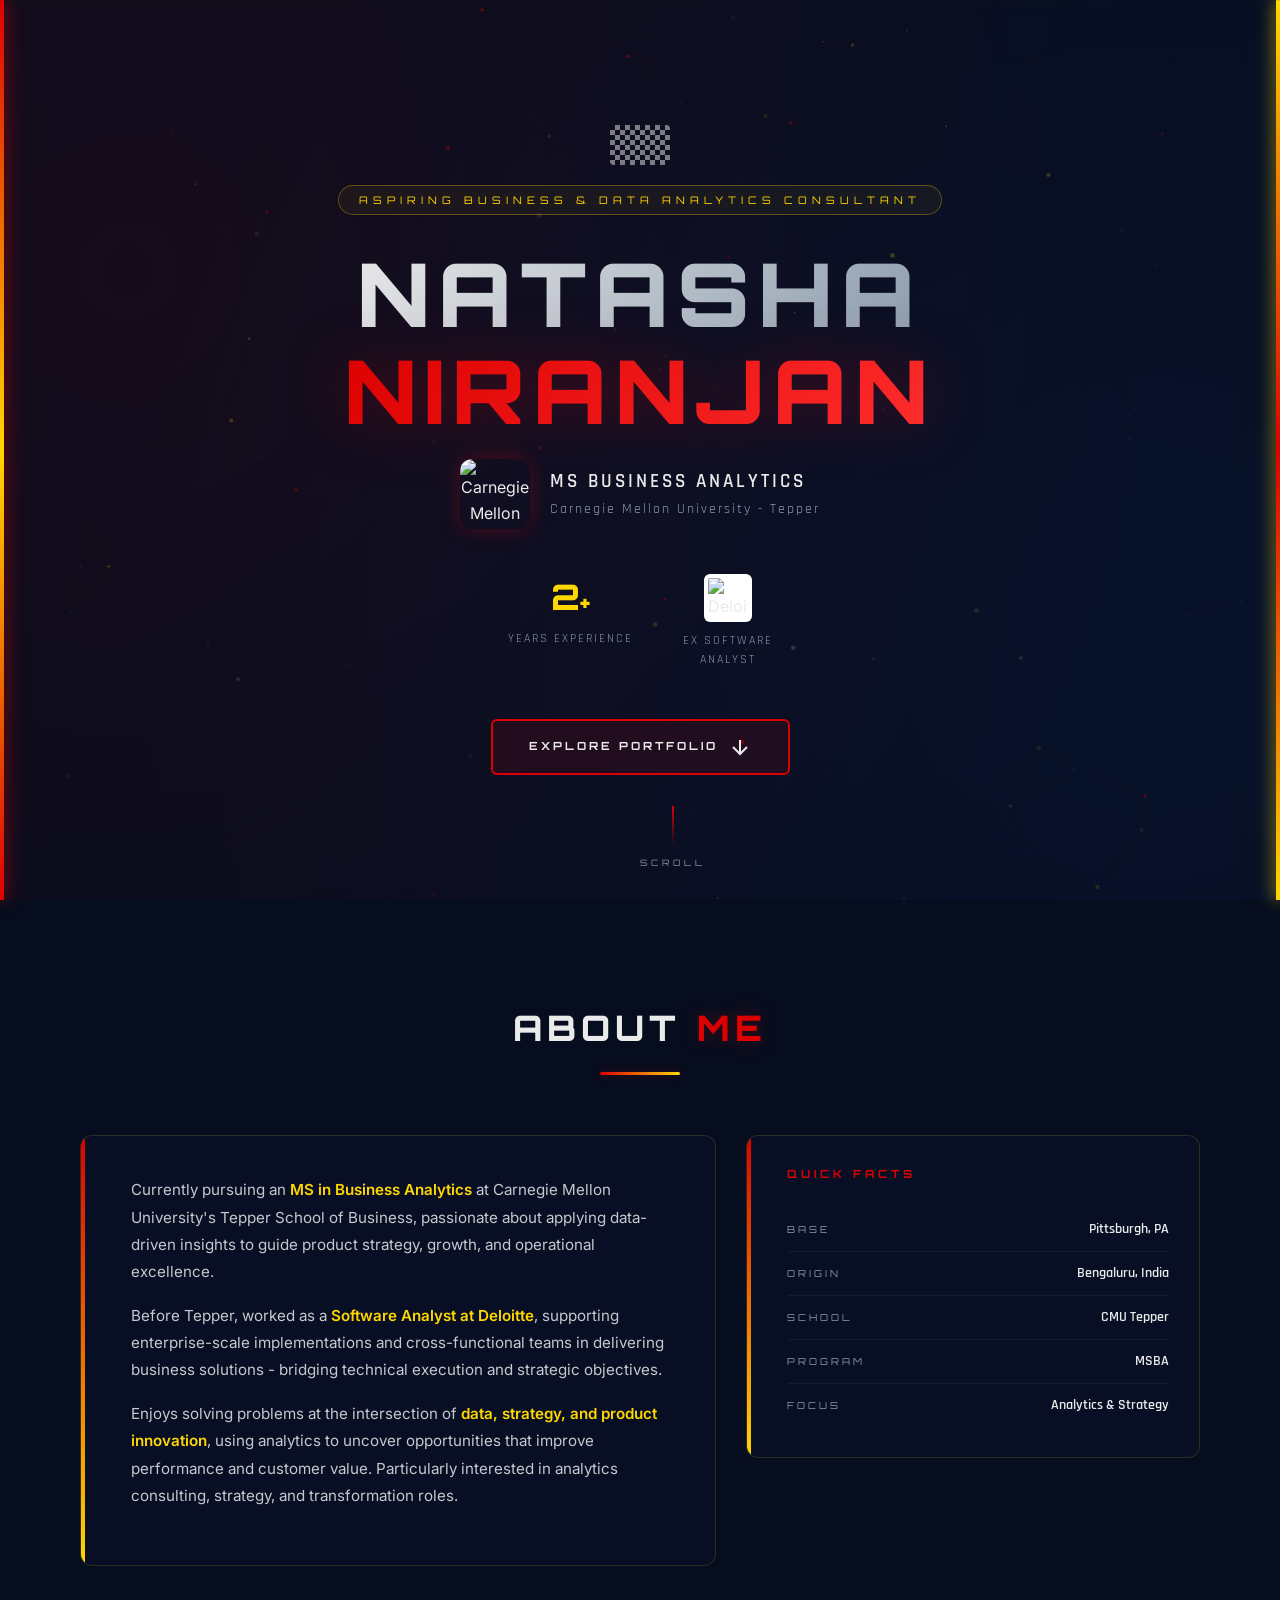
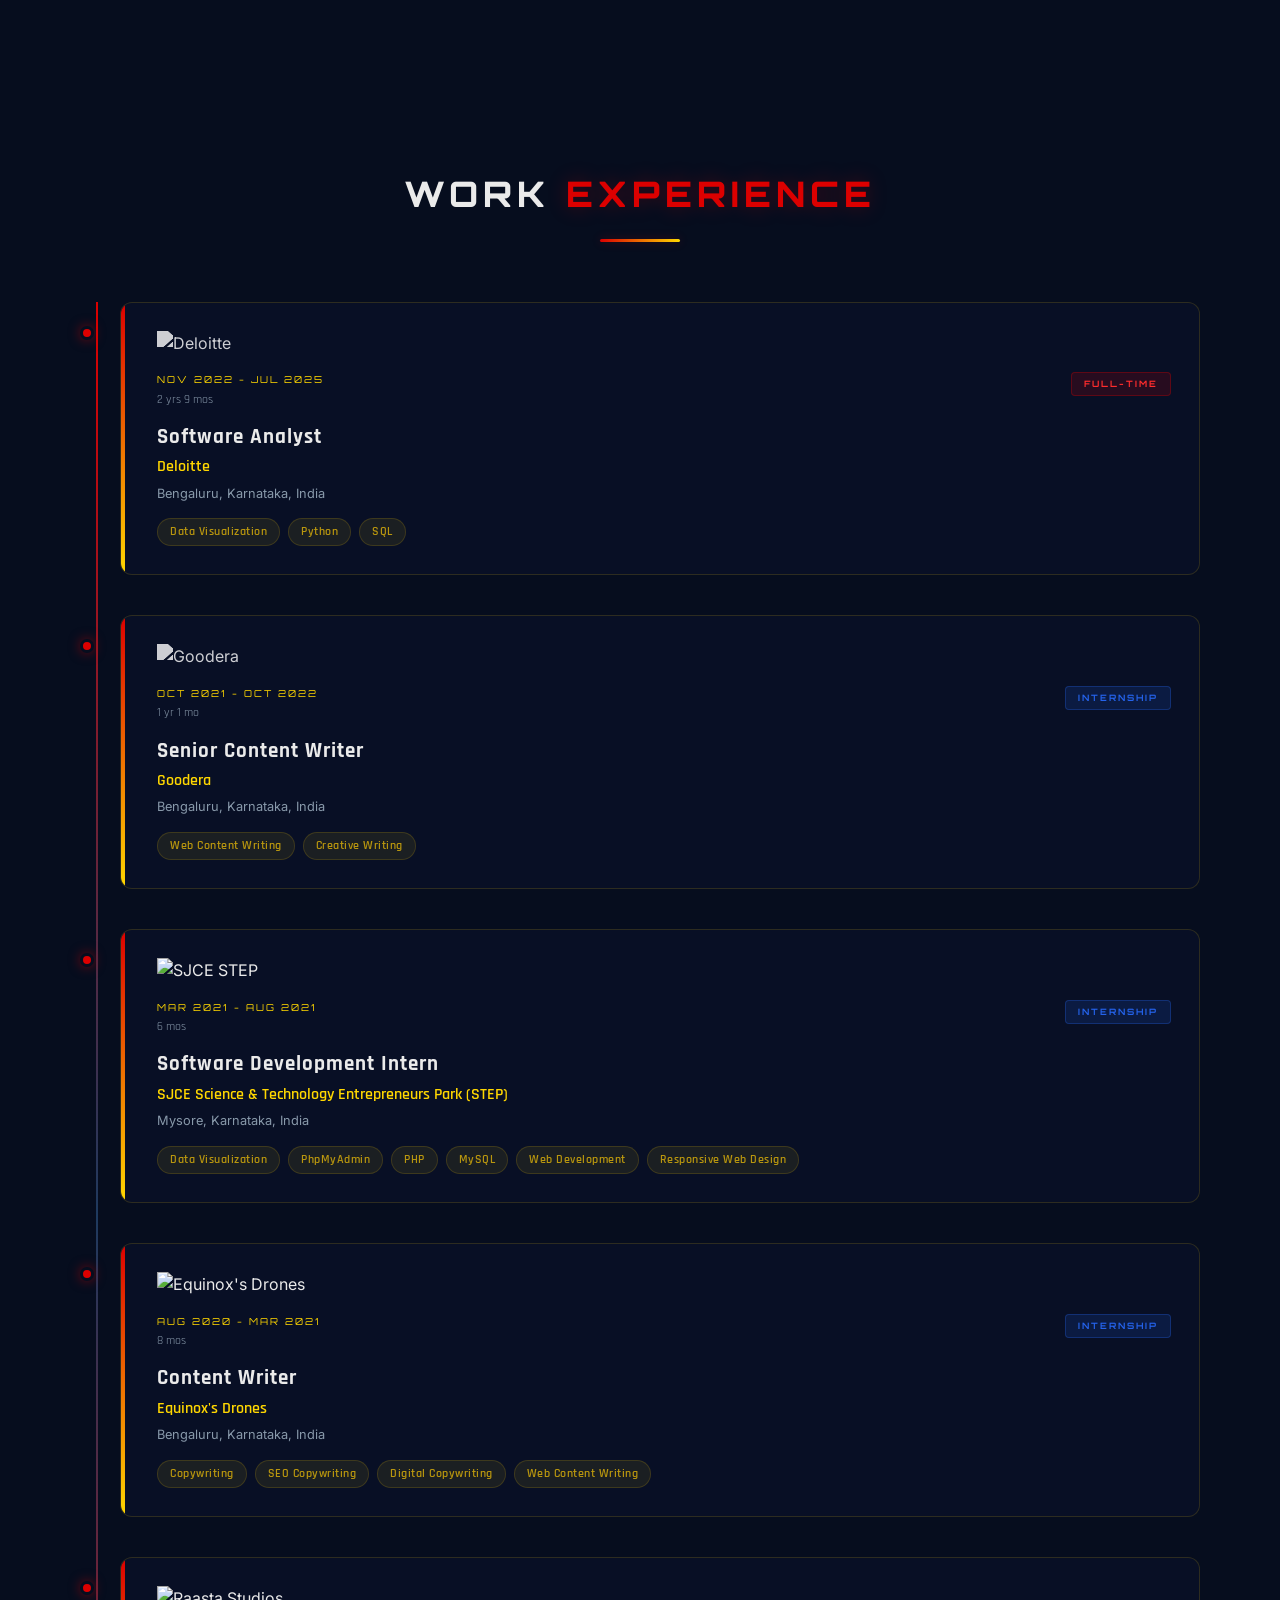
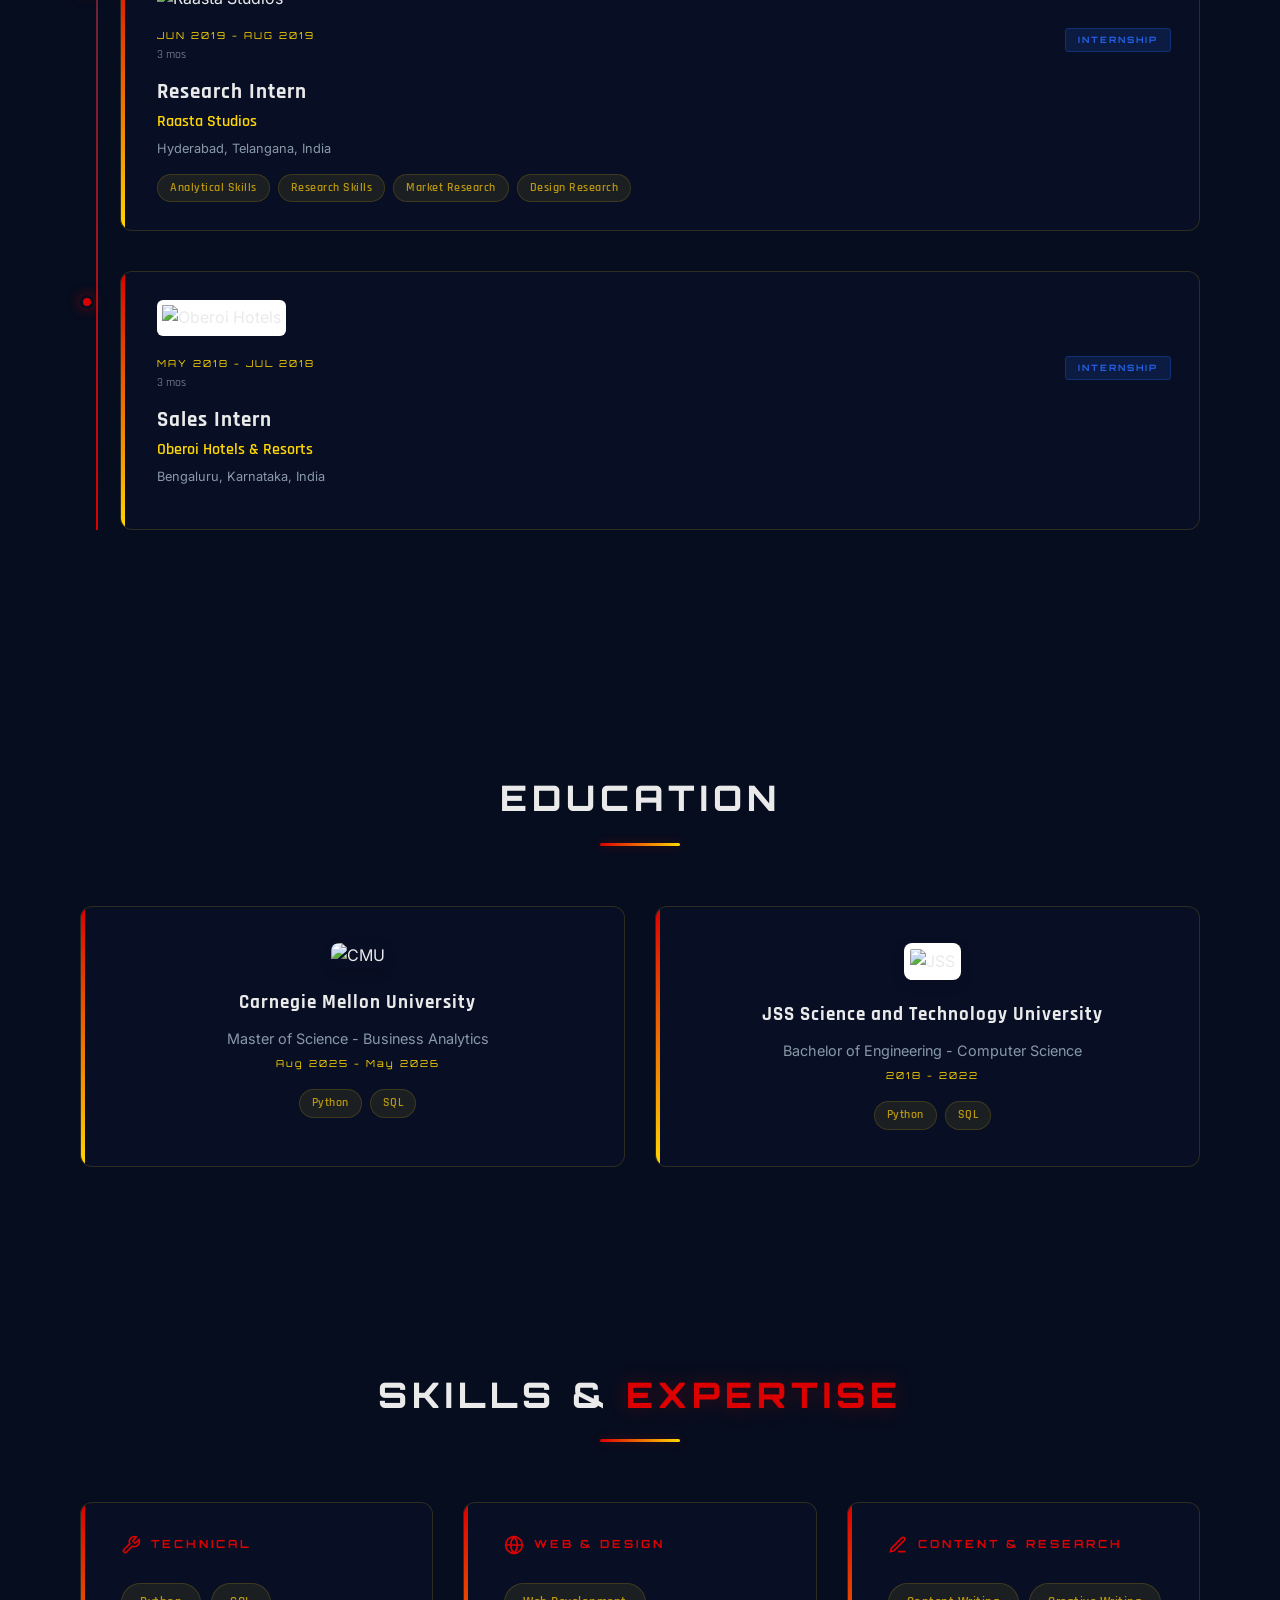
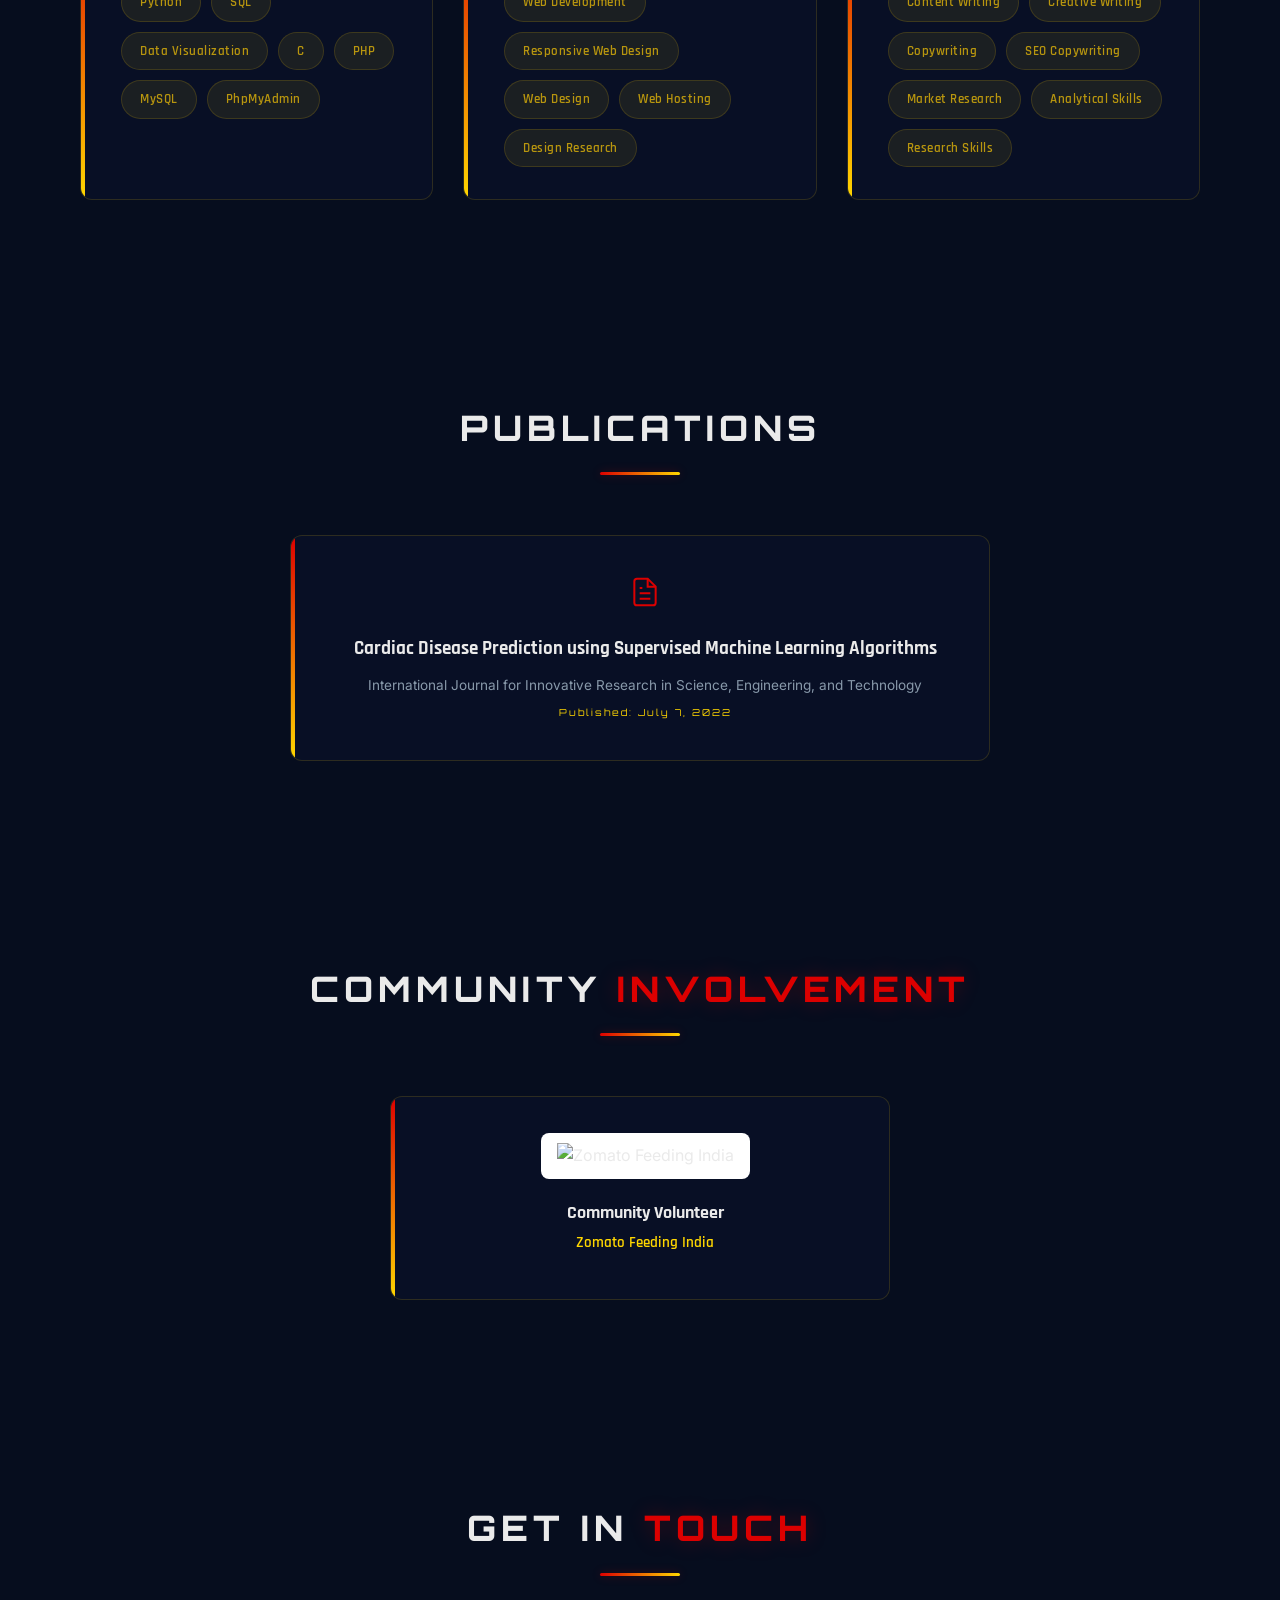
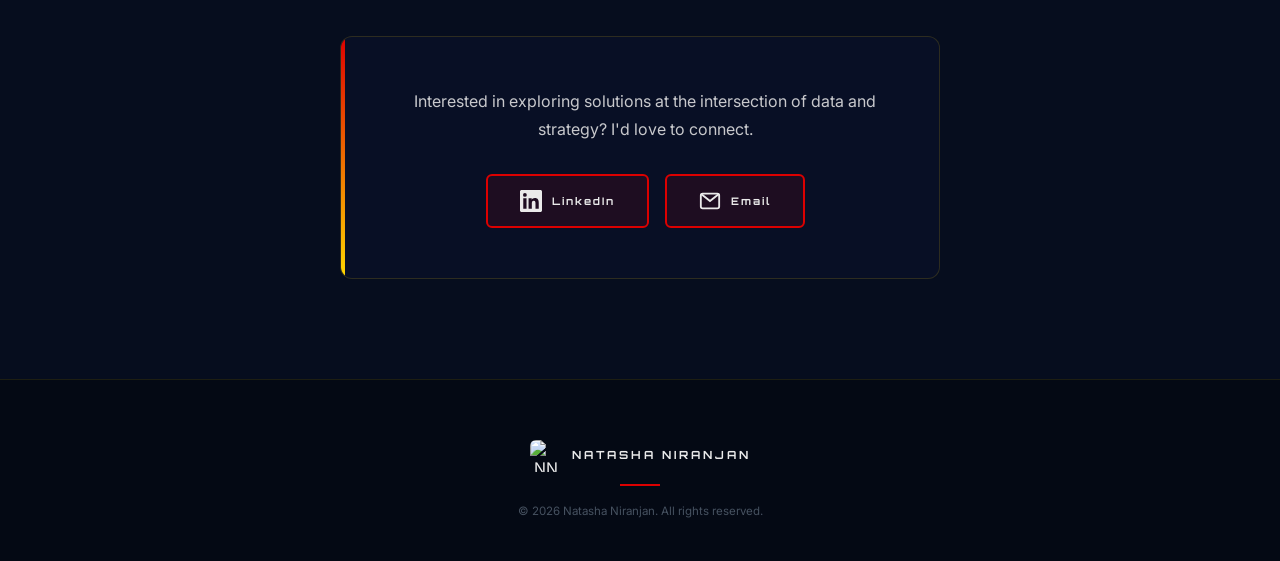
==== index.html @ c5e40c73 "Add files via upload" ====
<!DOCTYPE html>
<html lang="en">

<head>
    <meta charset="UTF-8">
    <meta name="viewport" content="width=device-width, initial-scale=1.0">
    <title>Natasha Niranjan | Portfolio</title>
    <meta name="description"
        content="Portfolio of Natasha Niranjan - MS Business Analytics at Carnegie Mellon (Tepper), former Deloitte Software Analyst. Data-driven strategy, analytics, and product growth.">
    <link rel="preconnect" href="https://fonts.googleapis.com">
    <link rel="preconnect" href="https://fonts.gstatic.com" crossorigin>
    <link
        href="https://fonts.googleapis.com/css2?family=Orbitron:wght@400;500;600;700;800;900&family=Rajdhani:wght@300;400;500;600;700&family=Inter:wght@300;400;500;600;700&display=swap"
        rel="stylesheet">
    <link rel="stylesheet" href="styles.css">
</head>

<body>
    <!-- Racing stripe overlays -->
    <div class="racing-stripe stripe-left"></div>
    <div class="racing-stripe stripe-right"></div>

    <!-- Particle canvas -->
    <canvas id="particleCanvas"></canvas>



    <!-- Navigation -->
    <nav id="navbar">
        <div class="nav-inner">
            <a href="#hero" class="nav-logo">
                <img src="assets/nn-logo-n-logo_745848-215.jpg copy.jpg" alt="NN" class="nav-logo-img">
                <span class="logo-name">NATASHA NIRANJAN</span>
            </a>
            <ul class="nav-links">
                <li><a href="#about">About</a></li>
                <li><a href="#experience">Experience</a></li>
                <li><a href="#education">Education</a></li>
                <li><a href="#skills">Skills</a></li>
                <li><a href="#publications">Publications</a></li>
                <li><a href="#contact">Contact</a></li>
            </ul>
            <button class="nav-toggle" id="navToggle" aria-label="Toggle navigation">
                <span></span><span></span><span></span>
            </button>
        </div>
        <div class="telemetry-bar">

            <div class="telemetry-item">
                <span class="telemetry-label">STATUS</span>
                <span class="telemetry-value drs-active">OPEN TO WORK</span>
            </div>
            <div class="telemetry-item">
                <span class="telemetry-label">SCROLL</span>
                <span class="telemetry-value" id="scrollSpeed">0</span>
            </div>
            <div class="telemetry-item">
                <span class="telemetry-label">FOCUS</span>
                <span class="telemetry-value" id="currentLap">ANALYTICS</span>
            </div>
        </div>
    </nav>

    <!-- Mobile nav overlay -->
    <div class="mobile-nav-overlay" id="mobileNav">
        <ul class="mobile-nav-links">
            <li><a href="#about">About</a></li>
            <li><a href="#experience">Experience</a></li>
            <li><a href="#education">Education</a></li>
            <li><a href="#skills">Skills</a></li>
            <li><a href="#publications">Publications</a></li>
            <li><a href="#contact">Contact</a></li>
        </ul>
    </div>

    <!-- Hero Section -->
    <section id="hero">
        <div class="hero-content">
            <div class="hero-flag">
                <div class="checkered-flag"></div>
            </div>
            <div class="hero-team-badge">ASPIRING BUSINESS & DATA ANALYTICS CONSULTANT</div>
            <h1 class="hero-name">
                <span class="hero-first">NATASHA</span>
                <span class="hero-last">NIRANJAN</span>
            </h1>
            <div class="hero-title-wrapper">
                <img src="assets/cmu-logo.png" alt="Carnegie Mellon University" class="hero-cmu-logo">
                <div class="hero-title-text">
                    <p class="hero-role">MS Business Analytics</p>
                    <p class="hero-school">Carnegie Mellon University - Tepper</p>
                </div>
            </div>
            <div class="hero-stats">
                <div class="stat-box">
                    <span class="stat-num" data-target="2">0</span><span class="stat-suffix">+</span>
                    <span class="stat-label">Years Experience</span>
                </div>
                <div class="stat-box stat-logo-box"
                    style="display: flex; flex-direction: column; align-items: center; justify-content: flex-end; padding-top: 5px;">
                    <img src="assets/DeloitteNewLogo.png" alt="Deloitte" class="stat-logo no-invert"
                        style="height: 48px; width: 48px; object-fit: contain; margin-bottom: 5px; background: #ffffff; padding: 4px; border-radius: 6px;">
                    <span class="stat-label">Ex Software<br>Analyst</span>
                </div>
            </div>
            <a href="#about" class="hero-cta" id="heroCta">
                <span>EXPLORE PORTFOLIO</span>
                <svg width="24" height="24" viewBox="0 0 24 24" fill="none" stroke="currentColor" stroke-width="2">
                    <path d="M12 5v14M5 12l7 7 7-7" />
                </svg>
            </a>
        </div>
        <div class="hero-scroll-indicator">
            <div class="scroll-line"></div>
            <span>SCROLL</span>
        </div>
    </section>

    <!-- About Section -->
    <section id="about" class="section">
        <div class="section-header">
            <h2 class="section-title">ABOUT <span class="accent">ME</span></h2>
            <div class="section-line"></div>
        </div>
        <div class="about-grid">
            <div class="about-card glass-card">
                <div class="card-accent"></div>
                <p>Currently pursuing an <strong>MS in Business Analytics</strong> at Carnegie Mellon University's
                    Tepper School of Business, passionate about applying data-driven insights to guide product strategy,
                    growth, and operational excellence.</p>
                <p>Before Tepper, worked as a <strong>Software Analyst at Deloitte</strong>, supporting enterprise-scale
                    implementations and cross-functional teams in delivering business solutions - bridging technical
                    execution and strategic objectives.</p>
                <p>Enjoys solving problems at the intersection of <strong>data, strategy, and product
                        innovation</strong>, using analytics to uncover opportunities that improve performance and
                    customer value. Particularly interested in analytics consulting, strategy, and transformation roles.
                </p>
            </div>
            <div class="about-telemetry">
                <div class="telemetry-card glass-card">
                    <div class="card-accent"></div>
                    <h3>QUICK FACTS</h3>
                    <div class="data-row">
                        <span class="data-key">BASE</span>
                        <span class="data-val">Pittsburgh, PA</span>
                    </div>
                    <div class="data-row">
                        <span class="data-key">ORIGIN</span>
                        <span class="data-val">Bengaluru, India</span>
                    </div>
                    <div class="data-row">
                        <span class="data-key">SCHOOL</span>
                        <span class="data-val">CMU Tepper</span>
                    </div>
                    <div class="data-row">
                        <span class="data-key">PROGRAM</span>
                        <span class="data-val">MSBA</span>
                    </div>
                    <div class="data-row">
                        <span class="data-key">FOCUS</span>
                        <span class="data-val">Analytics & Strategy</span>
                    </div>

                </div>
            </div>
        </div>
    </section>

    <!-- Experience Section -->
    <section id="experience" class="section">
        <div class="section-header">
            <h2 class="section-title">WORK <span class="accent">EXPERIENCE</span></h2>
            <div class="section-line"></div>
        </div>
        <div class="timeline">
            <!-- Deloitte -->
            <div class="timeline-item" data-aos="fade-right">
                <div class="timeline-marker">
                    <div class="marker-dot"></div>
                    <div class="marker-line"></div>
                </div>
                <div class="timeline-card glass-card">
                    <div class="card-accent"></div>
                    <img src="assets/DeloitteNewLogo.png" alt="Deloitte" class="timeline-logo">
                    <div class="timeline-header">
                        <div class="timeline-meta">
                            <span class="timeline-date">NOV 2022 - JUL 2025</span>
                            <span class="timeline-duration">2 yrs 9 mos</span>
                        </div>
                        <span class="timeline-type full-time">FULL-TIME</span>
                    </div>
                    <h3 class="timeline-role">Software Analyst</h3>
                    <h4 class="timeline-company">Deloitte</h4>
                    <p class="timeline-location">Bengaluru, Karnataka, India</p>
                    <div class="timeline-skills">
                        <span class="skill-chip">Data Visualization</span>
                        <span class="skill-chip">Python</span>
                        <span class="skill-chip">SQL</span>
                    </div>
                </div>
            </div>
            <!-- Goodera -->
            <div class="timeline-item" data-aos="fade-left">
                <div class="timeline-marker">
                    <div class="marker-dot"></div>
                    <div class="marker-line"></div>
                </div>
                <div class="timeline-card glass-card">
                    <div class="card-accent"></div>
                    <img src="assets/goodera-logo-1024x280.png" alt="Goodera" class="timeline-logo">
                    <div class="timeline-header">
                        <div class="timeline-meta">
                            <span class="timeline-date">OCT 2021 - OCT 2022</span>
                            <span class="timeline-duration">1 yr 1 mo</span>
                        </div>
                        <span class="timeline-type internship">INTERNSHIP</span>
                    </div>
                    <h3 class="timeline-role">Senior Content Writer</h3>
                    <h4 class="timeline-company">Goodera</h4>
                    <p class="timeline-location">Bengaluru, Karnataka, India</p>
                    <div class="timeline-skills">
                        <span class="skill-chip">Web Content Writing</span>
                        <span class="skill-chip">Creative Writing</span>
                    </div>
                </div>
            </div>
            <!-- SJCE STEP -->
            <div class="timeline-item" data-aos="fade-right">
                <div class="timeline-marker">
                    <div class="marker-dot"></div>
                    <div class="marker-line"></div>
                </div>
                <div class="timeline-card glass-card">
                    <div class="card-accent"></div>
                    <img src="assets/sjce-step-logo.png" alt="SJCE STEP" class="timeline-logo no-invert">
                    <div class="timeline-header">
                        <div class="timeline-meta">
                            <span class="timeline-date">MAR 2021 - AUG 2021</span>
                            <span class="timeline-duration">6 mos</span>
                        </div>
                        <span class="timeline-type internship">INTERNSHIP</span>
                    </div>
                    <h3 class="timeline-role">Software Development Intern</h3>
                    <h4 class="timeline-company">SJCE Science & Technology Entrepreneurs Park (STEP)</h4>
                    <p class="timeline-location">Mysore, Karnataka, India</p>
                    <div class="timeline-skills">
                        <span class="skill-chip">Data Visualization</span>
                        <span class="skill-chip">PhpMyAdmin</span>
                        <span class="skill-chip">PHP</span>
                        <span class="skill-chip">MySQL</span>
                        <span class="skill-chip">Web Development</span>
                        <span class="skill-chip">Responsive Web Design</span>
                    </div>
                </div>
            </div>
            <!-- Equinox Drones -->
            <div class="timeline-item" data-aos="fade-left">
                <div class="timeline-marker">
                    <div class="marker-dot"></div>
                    <div class="marker-line"></div>
                </div>
                <div class="timeline-card glass-card">
                    <div class="card-accent"></div>
                    <img src="assets/eqd-logo_trasperncy.png" alt="Equinox's Drones" class="timeline-logo no-invert">
                    <div class="timeline-header">
                        <div class="timeline-meta">
                            <span class="timeline-date">AUG 2020 - MAR 2021</span>
                            <span class="timeline-duration">8 mos</span>
                        </div>
                        <span class="timeline-type internship">INTERNSHIP</span>
                    </div>
                    <h3 class="timeline-role">Content Writer</h3>
                    <h4 class="timeline-company">Equinox's Drones</h4>
                    <p class="timeline-location">Bengaluru, Karnataka, India</p>
                    <div class="timeline-skills">
                        <span class="skill-chip">Copywriting</span>
                        <span class="skill-chip">SEO Copywriting</span>
                        <span class="skill-chip">Digital Copywriting</span>
                        <span class="skill-chip">Web Content Writing</span>
                    </div>
                </div>
            </div>
            <!-- Raasta Studios -->
            <div class="timeline-item" data-aos="fade-right">
                <div class="timeline-marker">
                    <div class="marker-dot"></div>
                    <div class="marker-line"></div>
                </div>
                <div class="timeline-card glass-card">
                    <div class="card-accent"></div>
                    <img src="assets/Raasta.png" alt="Raasta Studios" class="timeline-logo no-invert">
                    <div class="timeline-header">
                        <div class="timeline-meta">
                            <span class="timeline-date">JUN 2019 - AUG 2019</span>
                            <span class="timeline-duration">3 mos</span>
                        </div>
                        <span class="timeline-type internship">INTERNSHIP</span>
                    </div>
                    <h3 class="timeline-role">Research Intern</h3>
                    <h4 class="timeline-company">Raasta Studios</h4>
                    <p class="timeline-location">Hyderabad, Telangana, India</p>
                    <div class="timeline-skills">
                        <span class="skill-chip">Analytical Skills</span>
                        <span class="skill-chip">Research Skills</span>
                        <span class="skill-chip">Market Research</span>
                        <span class="skill-chip">Design Research</span>
                    </div>
                </div>
            </div>
            <!-- Oberoi -->
            <div class="timeline-item" data-aos="fade-left">
                <div class="timeline-marker">
                    <div class="marker-dot"></div>
                    <div class="marker-line"></div>
                </div>
                <div class="timeline-card glass-card">
                    <div class="card-accent"></div>
                    <img src="assets/Oberoi.png" alt="Oberoi Hotels" class="timeline-logo no-invert">
                    <div class="timeline-header">
                        <div class="timeline-meta">
                            <span class="timeline-date">MAY 2018 - JUL 2018</span>
                            <span class="timeline-duration">3 mos</span>
                        </div>
                        <span class="timeline-type internship">INTERNSHIP</span>
                    </div>
                    <h3 class="timeline-role">Sales Intern</h3>
                    <h4 class="timeline-company">Oberoi Hotels & Resorts</h4>
                    <p class="timeline-location">Bengaluru, Karnataka, India</p>
                </div>
            </div>
        </div>
    </section>

    <!-- Education Section -->
    <section id="education" class="section">
        <div class="section-header">
            <h2 class="section-title">EDUCATION</h2>
            <div class="section-line"></div>
        </div>
        <div class="education-grid">
            <div class="edu-card glass-card" data-aos="zoom-in">
                <div class="card-accent"></div>
                <img src="assets/cmu-logo.png" alt="CMU" class="edu-logo">
                <h3 class="edu-school">Carnegie Mellon University</h3>
                <p class="edu-degree">Master of Science - Business Analytics</p>
                <p class="edu-date">Aug 2025 - May 2026</p>
                <div class="edu-skills">
                    <span class="skill-chip">Python</span>
                    <span class="skill-chip">SQL</span>
                </div>
            </div>
            <div class="edu-card glass-card" data-aos="zoom-in">
                <div class="card-accent"></div>
                <img src="assets/jssstulogo-5efb17fd00198eb9afb13278fed5e1f5.png" alt="JSS"
                    class="edu-logo logo-contain">
                <h3 class="edu-school">JSS Science and Technology University</h3>
                <p class="edu-degree">Bachelor of Engineering - Computer Science</p>
                <p class="edu-date">2018 - 2022</p>
                <div class="edu-skills">
                    <span class="skill-chip">Python</span>
                    <span class="skill-chip">SQL</span>
                </div>
            </div>
        </div>
    </section>

    <!-- Skills Section -->
    <section id="skills" class="section">
        <div class="section-header">
            <h2 class="section-title">SKILLS & <span class="accent">EXPERTISE</span></h2>
            <div class="section-line"></div>
        </div>
        <div class="skills-grid">
            <div class="skill-category glass-card" data-aos="fade-up">
                <div class="card-accent"></div>
                <h3 class="skill-cat-title">
                    <svg width="20" height="20" viewBox="0 0 24 24" fill="none" stroke="currentColor" stroke-width="2">
                        <path
                            d="M14.7 6.3a1 1 0 0 0 0 1.4l1.6 1.6a1 1 0 0 0 1.4 0l3.77-3.77a6 6 0 0 1-7.94 7.94l-6.91 6.91a2.12 2.12 0 0 1-3-3l6.91-6.91a6 6 0 0 1 7.94-7.94l-3.76 3.76z" />
                    </svg>
                    Technical
                </h3>
                <div class="skill-chips-list">
                    <span class="skill-chip">Python</span>
                    <span class="skill-chip">SQL</span>
                    <span class="skill-chip">Data Visualization</span>
                    <span class="skill-chip">C</span>
                    <span class="skill-chip">PHP</span>
                    <span class="skill-chip">MySQL</span>
                    <span class="skill-chip">PhpMyAdmin</span>
                </div>
            </div>
            <div class="skill-category glass-card" data-aos="fade-up" data-aos-delay="100">
                <div class="card-accent"></div>
                <h3 class="skill-cat-title">
                    <svg width="20" height="20" viewBox="0 0 24 24" fill="none" stroke="currentColor" stroke-width="2">
                        <circle cx="12" cy="12" r="10" />
                        <path
                            d="M2 12h20M12 2a15.3 15.3 0 0 1 4 10 15.3 15.3 0 0 1-4 10 15.3 15.3 0 0 1-4-10 15.3 15.3 0 0 1 4-10z" />
                    </svg>
                    Web & Design
                </h3>
                <div class="skill-chips-list">
                    <span class="skill-chip">Web Development</span>
                    <span class="skill-chip">Responsive Web Design</span>
                    <span class="skill-chip">Web Design</span>
                    <span class="skill-chip">Web Hosting</span>
                    <span class="skill-chip">Design Research</span>
                </div>
            </div>
            <div class="skill-category glass-card" data-aos="fade-up" data-aos-delay="200">
                <div class="card-accent"></div>
                <h3 class="skill-cat-title">
                    <svg width="20" height="20" viewBox="0 0 24 24" fill="none" stroke="currentColor" stroke-width="2">
                        <path d="M12 20h9M16.5 3.5a2.121 2.121 0 0 1 3 3L7 19l-4 1 1-4L16.5 3.5z" />
                    </svg>
                    Content & Research
                </h3>
                <div class="skill-chips-list">
                    <span class="skill-chip">Content Writing</span>
                    <span class="skill-chip">Creative Writing</span>
                    <span class="skill-chip">Copywriting</span>
                    <span class="skill-chip">SEO Copywriting</span>
                    <span class="skill-chip">Market Research</span>
                    <span class="skill-chip">Analytical Skills</span>
                    <span class="skill-chip">Research Skills</span>
                </div>
            </div>
        </div>
    </section>

    <!-- Publications Section -->
    <section id="publications" class="section">
        <div class="section-header">
            <h2 class="section-title">PUBLICATIONS</h2>
            <div class="section-line"></div>
        </div>
        <div class="pub-grid">
            <div class="pub-card glass-card" data-aos="flip-up">
                <div class="card-accent"></div>
                <div class="pub-icon">
                    <svg width="32" height="32" viewBox="0 0 24 24" fill="none" stroke="currentColor"
                        stroke-width="1.5">
                        <path d="M14 2H6a2 2 0 0 0-2 2v16a2 2 0 0 0 2 2h12a2 2 0 0 0 2-2V8z" />
                        <polyline points="14 2 14 8 20 8" />
                        <line x1="16" y1="13" x2="8" y2="13" />
                        <line x1="16" y1="17" x2="8" y2="17" />
                        <polyline points="10 9 9 9 8 9" />
                    </svg>
                </div>
                <h3 class="pub-title">Cardiac Disease Prediction using Supervised Machine Learning Algorithms</h3>
                <p class="pub-journal">International Journal for Innovative Research in Science, Engineering, and
                    Technology</p>
                <p class="pub-date">Published: July 7, 2022</p>
            </div>
        </div>
    </section>

    <!-- Volunteering Section -->
    <section id="volunteering" class="section" data-sector="S5b">
        <div class="section-header">
            <h2 class="section-title">COMMUNITY <span class="accent">INVOLVEMENT</span></h2>
            <div class="section-line"></div>
        </div>
        <div class="volunteer-card glass-card" data-aos="fade-up">
            <div class="card-accent"></div>
            <img src="assets/Zomato_FI_new.png" alt="Zomato Feeding India" class="volunteer-logo no-invert">
            <h3>Community Volunteer</h3>
            <h4>Zomato Feeding India</h4>

        </div>
    </section>

    <!-- Contact Section -->
    <section id="contact" class="section">
        <div class="section-header">
            <h2 class="section-title">GET IN <span class="accent">TOUCH</span></h2>
            <div class="section-line"></div>
        </div>
        <div class="contact-content">
            <div class="contact-card glass-card" data-aos="zoom-in">
                <div class="card-accent"></div>
                <p class="contact-intro">Interested in exploring solutions at the intersection of data and strategy? I'd
                    love to connect.
                </p>
                <div class="contact-links">
                    <a href="https://www.linkedin.com/in/natasha-niranjan" target="_blank" rel="noopener"
                        class="contact-btn">
                        <svg width="22" height="22" viewBox="0 0 24 24" fill="currentColor">
                            <path
                                d="M20.447 20.452h-3.554v-5.569c0-1.328-.027-3.037-1.852-3.037-1.853 0-2.136 1.445-2.136 2.939v5.667H9.351V9h3.414v1.561h.046c.477-.9 1.637-1.85 3.37-1.85 3.601 0 4.267 2.37 4.267 5.455v6.286zM5.337 7.433a2.062 2.062 0 01-2.063-2.065 2.064 2.064 0 112.063 2.065zm1.782 13.019H3.555V9h3.564v11.452zM22.225 0H1.771C.792 0 0 .774 0 1.729v20.542C0 23.227.792 24 1.771 24h20.451C23.2 24 24 23.227 24 22.271V1.729C24 .774 23.2 0 22.222 0h.003z" />
                        </svg>
                        <span>LinkedIn</span>
                    </a>
                    <a href="mailto:natasha.niranjan33@gmail.com" class="contact-btn">
                        <svg width="22" height="22" viewBox="0 0 24 24" fill="none" stroke="currentColor"
                            stroke-width="2">
                            <rect x="2" y="4" width="20" height="16" rx="2" />
                            <path d="M22 4l-10 8L2 4" />
                        </svg>
                        <span>Email</span>
                    </a>
                </div>
            </div>
        </div>
    </section>

    <!-- Footer -->
    <footer>
        <div class="footer-inner">
            <div class="footer-logo">
                <img src="assets/nn-logo-n-logo_745848-215.jpg copy.jpg" alt="NN" class="footer-logo-img">
                <span class="logo-name">NATASHA NIRANJAN</span>
            </div>

            <div class="footer-line"></div>
            <p class="footer-copy">&copy; 2026 Natasha Niranjan. All rights reserved.</p>
        </div>
    </footer>

    <script src="script.js"></script>
</body>

</html>
---- styles.css ----
/* ============================================
   F1 RED BULL RACING THEMED PORTFOLIO
   Color Palette: 
     --rb-navy: #0a1128 (deep night blue)
     --rb-blue: #1e3a5f (Red Bull blue)
     --rb-red:  #dc0000 (racing red)
     --rb-yellow: #ffd700 (Oracle/Sun yellow)
     --rb-white: #f0f0f0
   ============================================ */

:root {
    --rb-navy: #060d1e;
    --rb-dark: #0a1128;
    --rb-blue: #1e3a5f;
    --rb-blue-bright: #2563eb;
    --rb-red: #dc0000;
    --rb-red-glow: #ff2d2d;
    --rb-yellow: #ffd700;
    --rb-yellow-dim: #b8960f;
    --rb-white: #eaeaea;
    --rb-gray: #8899aa;
    --rb-glass: rgba(10, 17, 40, 0.75);
    --rb-glass-border: rgba(255, 215, 0, 0.15);
    --font-display: 'Orbitron', sans-serif;
    --font-heading: 'Rajdhani', sans-serif;
    --font-body: 'Inter', sans-serif;
    --transition-fast: 0.2s ease;
    --transition-med: 0.4s cubic-bezier(0.25, 0.46, 0.45, 0.94);
    --transition-slow: 0.8s cubic-bezier(0.25, 0.46, 0.45, 0.94);
}

/* Reset */
*,
*::before,
*::after {
    margin: 0;
    padding: 0;
    box-sizing: border-box;
}

html {
    scroll-behavior: smooth;
    scrollbar-width: thin;
    scrollbar-color: var(--rb-red) var(--rb-navy);
}

html::-webkit-scrollbar {
    width: 6px;
}

html::-webkit-scrollbar-track {
    background: var(--rb-navy);
}

html::-webkit-scrollbar-thumb {
    background: var(--rb-red);
    border-radius: 3px;
}

body {
    font-family: var(--font-body);
    background-color: var(--rb-navy);
    color: var(--rb-white);
    overflow-x: hidden;
    line-height: 1.6;
}

a {
    text-decoration: none;
    color: inherit;
}

/* ============================================
   RACING STRIPES
   ============================================ */
.racing-stripe {
    position: fixed;
    top: 0;
    bottom: 0;
    width: 4px;
    z-index: 9999;
    pointer-events: none;
}

.stripe-left {
    left: 0;
    background: linear-gradient(180deg, var(--rb-red), var(--rb-yellow), var(--rb-red));
    box-shadow: 0 0 15px var(--rb-red), 0 0 30px rgba(220, 0, 0, 0.3);
}

.stripe-right {
    right: 0;
    background: linear-gradient(180deg, var(--rb-yellow), var(--rb-red), var(--rb-yellow));
    box-shadow: 0 0 15px var(--rb-yellow), 0 0 30px rgba(255, 215, 0, 0.3);
}

/* ============================================
   PARTICLE CANVAS
   ============================================ */
#particleCanvas {
    position: fixed;
    top: 0;
    left: 0;
    width: 100%;
    height: 100%;
    z-index: 0;
    pointer-events: none;
}

/* ============================================
   LOADER
   ============================================ */
#loader {
    position: fixed;
    top: 0;
    left: 0;
    width: 100%;
    height: 100%;
    background: var(--rb-navy);
    z-index: 100000;
    display: flex;
    align-items: center;
    justify-content: center;
    transition: opacity 0.6s ease, visibility 0.6s ease;
}

#loader.hidden {
    opacity: 0;
    visibility: hidden;
}

.loader-content {
    text-align: center;
}

.rpm-gauge {
    position: relative;
    width: 120px;
    height: 120px;
    margin: 0 auto 30px;
}

.gauge-svg {
    width: 120px;
    height: 120px;
    transform: rotate(-90deg);
}

.gauge-bg {
    fill: none;
    stroke: rgba(255, 255, 255, 0.08);
    stroke-width: 8;
}

.gauge-fill {
    fill: none;
    stroke: var(--rb-red);
    stroke-width: 8;
    stroke-linecap: round;
    stroke-dasharray: 565;
    stroke-dashoffset: 565;
    animation: gaugeLoad 1.8s ease-in-out forwards;
    filter: drop-shadow(0 0 8px var(--rb-red));
}

@keyframes gaugeLoad {
    to {
        stroke-dashoffset: 0;
    }
}

.rpm-text {
    position: absolute;
    top: 50%;
    left: 50%;
    transform: translate(-50%, -50%);
    font-family: var(--font-display);
    font-size: 0.65rem;
    letter-spacing: 3px;
    color: var(--rb-yellow);
}

.loader-name {
    font-family: var(--font-display);
    font-size: 1.3rem;
    letter-spacing: 6px;
    color: var(--rb-white);
    margin-bottom: 8px;
}

.loader-tagline {
    font-family: var(--font-heading);
    font-size: 0.85rem;
    letter-spacing: 4px;
    color: var(--rb-gray);
    text-transform: uppercase;
}

/* ============================================
   NAVIGATION
   ============================================ */
#navbar {
    position: fixed;
    top: 0;
    left: 0;
    right: 0;
    z-index: 10000;
    background: rgba(6, 13, 30, 0.85);
    backdrop-filter: blur(20px);
    -webkit-backdrop-filter: blur(20px);
    border-bottom: 1px solid rgba(255, 215, 0, 0.1);
    transform: translateY(-100%);
    transition: transform 0.5s cubic-bezier(0.25, 0.46, 0.45, 0.94);
}

#navbar.visible {
    transform: translateY(0);
}

.nav-inner {
    max-width: 1300px;
    margin: 0 auto;
    display: flex;
    align-items: center;
    justify-content: space-between;
    padding: 0 30px;
    height: 60px;
}

.nav-logo {
    display: flex;
    align-items: center;
    gap: 10px;
    font-family: var(--font-display);
}

.nav-logo-img,
.footer-logo-img {
    width: 32px;
    height: 32px;
    border-radius: 6px;
    object-fit: cover;
}

.logo-name {
    font-weight: 700;
    font-size: 0.8rem;
    letter-spacing: 3px;
    color: var(--rb-white);
}

.nav-links {
    display: flex;
    list-style: none;
    gap: 6px;
}

.nav-links a {
    font-family: var(--font-heading);
    font-weight: 600;
    font-size: 0.85rem;
    letter-spacing: 1.5px;
    text-transform: uppercase;
    padding: 8px 14px;
    border-radius: 4px;
    position: relative;
    transition: all var(--transition-fast);
    color: var(--rb-gray);
}



.nav-links a:hover {
    color: var(--rb-white);
    background: rgba(220, 0, 0, 0.1);
}



.nav-links a.active {
    color: var(--rb-white);
    background: rgba(220, 0, 0, 0.2);
    border-bottom: 2px solid var(--rb-red);
}

/* Nav Toggle (mobile) */
.nav-toggle {
    display: none;
    flex-direction: column;
    gap: 5px;
    background: none;
    border: none;
    cursor: pointer;
    padding: 5px;
}

.nav-toggle span {
    display: block;
    width: 24px;
    height: 2px;
    background: var(--rb-white);
    border-radius: 2px;
    transition: all var(--transition-fast);
}

.nav-toggle.active span:nth-child(1) {
    transform: rotate(45deg) translate(5px, 5px);
}

.nav-toggle.active span:nth-child(2) {
    opacity: 0;
}

.nav-toggle.active span:nth-child(3) {
    transform: rotate(-45deg) translate(5px, -5px);
}

/* Telemetry Bar */
.telemetry-bar {
    display: flex;
    justify-content: center;
    gap: 40px;
    padding: 4px 30px;
    background: rgba(0, 0, 0, 0.3);
    border-top: 1px solid rgba(255, 255, 255, 0.05);
}

.telemetry-item {
    display: flex;
    align-items: center;
    gap: 8px;
}

.telemetry-label {
    font-family: var(--font-display);
    font-size: 0.55rem;
    letter-spacing: 2px;
    color: var(--rb-gray);
}

.telemetry-value {
    font-family: var(--font-display);
    font-size: 0.65rem;
    letter-spacing: 1px;
    color: var(--rb-yellow);
    font-weight: 700;
}

.drs-active {
    color: #00ff88;
    animation: drs-blink 1.5s infinite;
}

@keyframes drs-blink {

    0%,
    100% {
        opacity: 1;
    }

    50% {
        opacity: 0.4;
    }
}

/* Mobile Nav Overlay */
.mobile-nav-overlay {
    position: fixed;
    top: 0;
    left: 0;
    width: 100%;
    height: 100%;
    background: rgba(6, 13, 30, 0.97);
    z-index: 9999;
    display: flex;
    align-items: center;
    justify-content: center;
    opacity: 0;
    visibility: hidden;
    transition: all 0.4s ease;
}

.mobile-nav-overlay.open {
    opacity: 1;
    visibility: visible;
}

.mobile-nav-links {
    list-style: none;
    text-align: center;
}

.mobile-nav-links li {
    margin: 20px 0;
}

.mobile-nav-links a {
    font-family: var(--font-display);
    font-size: 1.4rem;
    letter-spacing: 4px;
    text-transform: uppercase;
    color: var(--rb-white);
    transition: color var(--transition-fast);
    position: relative;
}

.mobile-nav-links a::after {
    content: '';
    position: absolute;
    bottom: -4px;
    left: 0;
    width: 0;
    height: 2px;
    background: var(--rb-red);
    transition: width var(--transition-med);
}

.mobile-nav-links a:hover {
    color: var(--rb-yellow);
}

.mobile-nav-links a:hover::after {
    width: 100%;
}

/* ============================================
   HERO SECTION
   ============================================ */
#hero {
    min-height: 100vh;
    display: flex;
    align-items: center;
    justify-content: center;
    position: relative;
    padding: 60px 40px;
    z-index: 1;
    overflow: hidden;
}

#hero::before {
    content: '';
    position: absolute;
    top: -50%;
    left: -50%;
    width: 200%;
    height: 200%;
    background: radial-gradient(circle at 30% 40%, rgba(220, 0, 0, 0.08) 0%, transparent 50%),
        radial-gradient(circle at 70% 60%, rgba(37, 99, 235, 0.06) 0%, transparent 50%);
    animation: heroGlow 8s ease-in-out infinite alternate;
    z-index: -1;
}

@keyframes heroGlow {
    from {
        transform: translate(0%, 0%) rotate(0deg);
    }

    to {
        transform: translate(2%, 1%) rotate(2deg);
    }
}

.hero-content {
    text-align: center;
    max-width: 900px;
    animation: heroFadeIn 1s ease-out 0.4s both;
}

@keyframes heroFadeIn {
    from {
        opacity: 0;
        transform: translateY(40px);
    }

    to {
        opacity: 1;
        transform: translateY(0);
    }
}

.hero-flag {
    margin-bottom: 20px;
}

.checkered-flag {
    width: 60px;
    height: 40px;
    margin: 0 auto;
    background-image:
        linear-gradient(45deg, var(--rb-white) 25%, transparent 25%),
        linear-gradient(-45deg, var(--rb-white) 25%, transparent 25%),
        linear-gradient(45deg, transparent 75%, var(--rb-white) 75%),
        linear-gradient(-45deg, transparent 75%, var(--rb-white) 75%);
    background-size: 10px 10px;
    background-position: 0 0, 0 5px, 5px -5px, -5px 0px;
    border-radius: 4px;
    opacity: 0.5;
    animation: flagWave 2s ease-in-out infinite alternate;
}

@keyframes flagWave {
    from {
        transform: perspective(200px) rotateY(-5deg);
    }

    to {
        transform: perspective(200px) rotateY(5deg);
    }
}

.hero-team-badge {
    display: inline-block;
    font-family: var(--font-display);
    font-size: 0.65rem;
    letter-spacing: 5px;
    color: var(--rb-yellow);
    padding: 6px 20px;
    border: 1px solid rgba(255, 215, 0, 0.3);
    border-radius: 30px;
    margin-bottom: 30px;
    text-transform: uppercase;
    background: rgba(255, 215, 0, 0.05);
}

.hero-name {
    margin-bottom: 20px;
}

.hero-first {
    display: block;
    font-family: var(--font-display);
    font-size: clamp(2.5rem, 7vw, 5.5rem);
    font-weight: 900;
    letter-spacing: 8px;
    line-height: 1.1;
    background: linear-gradient(135deg, var(--rb-white) 0%, var(--rb-gray) 100%);
    -webkit-background-clip: text;
    -webkit-text-fill-color: transparent;
    background-clip: text;
}

.hero-last {
    display: block;
    font-family: var(--font-display);
    font-size: clamp(2.5rem, 7vw, 5.5rem);
    font-weight: 900;
    letter-spacing: 8px;
    line-height: 1.1;
    background: linear-gradient(135deg, var(--rb-red) 0%, var(--rb-red-glow) 100%);
    -webkit-background-clip: text;
    -webkit-text-fill-color: transparent;
    background-clip: text;
    filter: drop-shadow(0 0 30px rgba(220, 0, 0, 0.3));
}

.hero-title-wrapper {
    display: flex;
    align-items: center;
    justify-content: center;
    gap: 20px;
    margin-bottom: 40px;
}

.hero-cmu-logo {
    width: 70px;
    height: 70px;
    border-radius: 12px;
    object-fit: cover;
    box-shadow: 0 0 20px rgba(220, 0, 0, 0.3);
}

.hero-number {
    font-family: var(--font-display);
    font-size: 3rem;
    font-weight: 900;
    color: var(--rb-yellow);
    opacity: 0.2;
    line-height: 1;
}

.hero-title-text {
    text-align: left;
}

.hero-role {
    font-family: var(--font-heading);
    font-size: 1.2rem;
    font-weight: 600;
    letter-spacing: 3px;
    text-transform: uppercase;
    color: var(--rb-white);
}

.hero-school {
    font-family: var(--font-heading);
    font-size: 0.9rem;
    color: var(--rb-gray);
    letter-spacing: 2px;
}

/* Hero Stats */
.hero-stats {
    display: flex;
    justify-content: center;
    gap: 50px;
    margin-bottom: 50px;
}

.stat-box {
    text-align: center;
}

.stat-num {
    font-family: var(--font-display);
    font-size: 2.2rem;
    font-weight: 800;
    color: var(--rb-yellow);
    display: inline;
}

.stat-suffix {
    font-family: var(--font-display);
    font-size: 1.4rem;
    font-weight: 800;
    color: var(--rb-yellow);
}

.stat-label {
    display: block;
    font-family: var(--font-heading);
    font-size: 0.75rem;
    letter-spacing: 2px;
    text-transform: uppercase;
    color: var(--rb-gray);
    margin-top: 4px;
}

/* Hero CTA */
.hero-cta {
    display: inline-flex;
    align-items: center;
    gap: 10px;
    font-family: var(--font-display);
    font-size: 0.7rem;
    font-weight: 700;
    letter-spacing: 3px;
    padding: 14px 36px;
    border: 2px solid var(--rb-red);
    border-radius: 6px;
    color: var(--rb-white);
    background: rgba(220, 0, 0, 0.1);
    transition: all var(--transition-med);
    position: relative;
    overflow: hidden;
}

.hero-cta::before {
    content: '';
    position: absolute;
    top: 0;
    left: -100%;
    width: 100%;
    height: 100%;
    background: linear-gradient(90deg, transparent, rgba(220, 0, 0, 0.3), transparent);
    transition: left 0.6s ease;
}

.hero-cta:hover::before {
    left: 100%;
}

.hero-cta:hover {
    background: rgba(220, 0, 0, 0.2);
    box-shadow: 0 0 25px rgba(220, 0, 0, 0.3);
    transform: translateY(-2px);
}

/* Scroll indicator */
.hero-scroll-indicator {
    position: absolute;
    bottom: 30px;
    left: 50%;
    transform: translateX(-50%);
    display: flex;
    flex-direction: column;
    align-items: center;
    gap: 10px;
    animation: heroFadeIn 1s ease-out 2.5s both;
}

.scroll-line {
    width: 2px;
    height: 40px;
    background: linear-gradient(to bottom, var(--rb-red), transparent);
    animation: scrollPulse 2s ease-in-out infinite;
}

@keyframes scrollPulse {

    0%,
    100% {
        opacity: 0.3;
        transform: scaleY(0.6);
    }

    50% {
        opacity: 1;
        transform: scaleY(1);
    }
}

.hero-scroll-indicator span {
    font-family: var(--font-display);
    font-size: 0.55rem;
    letter-spacing: 4px;
    color: var(--rb-gray);
}

/* ============================================
   SECTIONS (shared)
   ============================================ */
.section {
    position: relative;
    padding: 100px 40px;
    max-width: 1200px;
    margin: 0 auto;
    z-index: 1;
}

.section-header {
    text-align: center;
    margin-bottom: 60px;
}

.section-flag {
    font-size: 1.5rem;
    margin-bottom: 10px;
}

.section-title {
    font-family: var(--font-display);
    font-size: clamp(1.5rem, 3vw, 2.2rem);
    font-weight: 800;
    letter-spacing: 5px;
    text-transform: uppercase;
    color: var(--rb-white);
}

.accent {
    color: var(--rb-red);
    text-shadow: 0 0 20px rgba(220, 0, 0, 0.3);
}

.section-line {
    width: 80px;
    height: 3px;
    background: linear-gradient(90deg, var(--rb-red), var(--rb-yellow));
    margin: 16px auto 0;
    border-radius: 3px;
    box-shadow: 0 0 10px rgba(220, 0, 0, 0.3);
}

/* Glass Card */
.glass-card {
    background: var(--rb-glass);
    border: 1px solid var(--rb-glass-border);
    border-radius: 12px;
    backdrop-filter: blur(12px);
    -webkit-backdrop-filter: blur(12px);
    position: relative;
    overflow: hidden;
    transition: all var(--transition-med);
}

.glass-card:hover {
    border-color: rgba(220, 0, 0, 0.3);
    box-shadow: 0 8px 40px rgba(220, 0, 0, 0.1);
    transform: translateY(-4px);
}

.card-accent {
    position: absolute;
    top: 0;
    left: 0;
    width: 4px;
    height: 100%;
    background: linear-gradient(180deg, var(--rb-red), var(--rb-yellow));
    border-radius: 12px 0 0 12px;
}

/* ============================================
   ABOUT SECTION
   ============================================ */
.about-grid {
    display: grid;
    grid-template-columns: 1.4fr 1fr;
    gap: 30px;
    align-items: start;
}

.about-card {
    padding: 40px 40px 40px 50px;
}

.about-card p {
    margin-bottom: 16px;
    font-size: 0.95rem;
    line-height: 1.8;
    color: rgba(234, 234, 234, 0.85);
}

.about-card strong {
    color: var(--rb-yellow);
    font-weight: 600;
}

.telemetry-card {
    padding: 30px 30px 30px 40px;
}

.telemetry-card h3 {
    font-family: var(--font-display);
    font-size: 0.7rem;
    letter-spacing: 4px;
    color: var(--rb-red);
    margin-bottom: 24px;
}

.data-row {
    display: flex;
    justify-content: space-between;
    align-items: center;
    padding: 10px 0;
    border-bottom: 1px solid rgba(255, 255, 255, 0.05);
}

.data-row:last-child {
    border-bottom: none;
}

.data-key {
    font-family: var(--font-display);
    font-size: 0.6rem;
    letter-spacing: 3px;
    color: var(--rb-gray);
}

.data-val {
    font-family: var(--font-heading);
    font-size: 0.9rem;
    font-weight: 600;
    color: var(--rb-white);
}

/* ============================================
   TIMELINE / EXPERIENCE
   ============================================ */
.timeline {
    position: relative;
    padding-left: 40px;
}

.timeline::before {
    content: '';
    position: absolute;
    top: 0;
    left: 16px;
    width: 2px;
    height: 100%;
    background: linear-gradient(180deg, var(--rb-red), var(--rb-blue), var(--rb-red));
}

.timeline-item {
    position: relative;
    margin-bottom: 40px;
    opacity: 0;
    transform: translateX(-30px);
    transition: all 0.6s cubic-bezier(0.25, 0.46, 0.45, 0.94);
}

.timeline-item.visible {
    opacity: 1;
    transform: translateX(0);
}

.timeline-item:nth-child(even) {
    transform: translateX(30px);
}

.timeline-item:nth-child(even).visible {
    transform: translateX(0);
}

.timeline-marker {
    position: absolute;
    left: -40px;
    top: 24px;
}

.marker-dot {
    width: 14px;
    height: 14px;
    background: var(--rb-red);
    border: 3px solid var(--rb-navy);
    border-radius: 50%;
    position: relative;
    z-index: 2;
    box-shadow: 0 0 12px rgba(220, 0, 0, 0.5);
}

.timeline-card {
    padding: 28px 28px 28px 36px;
}

.timeline-logo {
    height: 36px;
    max-width: 150px;
    object-fit: contain;
    margin-bottom: 16px;
    filter: brightness(0) invert(1);
    opacity: 0.8;
    transition: all var(--transition-fast);
}

.no-invert {
    filter: none !important;
    opacity: 1 !important;
}

.timeline-card:hover .timeline-logo {
    opacity: 1;
    transform: scale(1.02);
}

/* Specific Alignment Fixes */
.timeline-logo[alt="Oberoi Hotels"] {
    height: 60px;
    /* Increased to make it more square */
    width: 140px;
    /* Force width for squareness */
    max-width: 160px;
    margin-bottom: 20px;
    background: #ffffff !important;
    padding: 5px;
    /* Less padding to reduce white space */
    border-radius: 6px;
    object-fit: cover;
    /* Change to cover to crop extra white space around the logo if it exists in the image file */
    object-position: center;
    /* Center the crop */
    filter: none !important;
    /* Ensure it is not faded or inverted */
    opacity: 1 !important;
}

.timeline-logo[alt="SJCE STEP"] {
    height: 50px;
}


.timeline-header {
    display: flex;
    justify-content: space-between;
    align-items: flex-start;
    margin-bottom: 12px;
    flex-wrap: wrap;
    gap: 10px;
}

.timeline-meta {
    display: flex;
    flex-direction: column;
    gap: 2px;
}

.timeline-date {
    font-family: var(--font-display);
    font-size: 0.6rem;
    letter-spacing: 2px;
    color: var(--rb-yellow);
}

.timeline-duration {
    font-family: var(--font-heading);
    font-size: 0.75rem;
    color: var(--rb-gray);
}

.timeline-type {
    font-family: var(--font-display);
    font-size: 0.55rem;
    letter-spacing: 2px;
    padding: 4px 12px;
    border-radius: 4px;
    font-weight: 700;
}

.full-time {
    background: rgba(220, 0, 0, 0.15);
    color: var(--rb-red-glow);
    border: 1px solid rgba(220, 0, 0, 0.3);
}

.internship {
    background: rgba(37, 99, 235, 0.15);
    color: var(--rb-blue-bright);
    border: 1px solid rgba(37, 99, 235, 0.3);
}

.timeline-role {
    font-family: var(--font-heading);
    font-size: 1.3rem;
    font-weight: 700;
    color: var(--rb-white);
    letter-spacing: 1px;
}

.timeline-company {
    font-family: var(--font-heading);
    font-size: 1rem;
    font-weight: 600;
    color: var(--rb-yellow);
    margin-bottom: 4px;
}

.timeline-location {
    font-size: 0.8rem;
    color: var(--rb-gray);
    margin-bottom: 14px;
}

.timeline-skills {
    display: flex;
    flex-wrap: wrap;
    gap: 8px;
}

.skill-chip {
    font-family: var(--font-heading);
    font-size: 0.72rem;
    font-weight: 600;
    padding: 4px 12px;
    border-radius: 20px;
    background: rgba(255, 215, 0, 0.08);
    border: 1px solid rgba(255, 215, 0, 0.15);
    color: var(--rb-yellow-dim);
    letter-spacing: 0.5px;
    transition: all var(--transition-fast);
}

.skill-chip:hover {
    background: rgba(255, 215, 0, 0.15);
    border-color: rgba(255, 215, 0, 0.3);
    color: var(--rb-yellow);
}

/* ============================================
   EDUCATION
   ============================================ */
.education-grid {
    display: grid;
    grid-template-columns: repeat(auto-fit, minmax(340px, 1fr));
    gap: 30px;
}

.edu-card {
    padding: 36px 36px 36px 46px;
    text-align: center;
    opacity: 0;
    transform: scale(0.9);
    transition: all 0.6s ease;
}

.edu-card.visible {
    opacity: 1;
    transform: scale(1);
}

.edu-logo {
    width: 64px;
    height: 64px;
    border-radius: 8px;
    object-fit: cover;
    /* Default for CMU to fill */
    margin-bottom: 20px;
    background: transparent;
    padding: 0;
    box-shadow: 0 4px 12px rgba(0, 0, 0, 0.2);
    transition: transform var(--transition-fast);
}

.edu-logo.logo-contain {
    object-fit: contain;
    /* Zoomed out for JSS */
    padding: 6px;
    background: #ffffff !important;
}


.edu-school {
    font-family: var(--font-heading);
    font-size: 1.2rem;
    font-weight: 700;
    letter-spacing: 1px;
    color: var(--rb-white);
    margin-bottom: 8px;
}

.edu-degree {
    font-size: 0.9rem;
    color: var(--rb-gray);
    margin-bottom: 6px;
}

.edu-date {
    font-family: var(--font-display);
    font-size: 0.6rem;
    letter-spacing: 2px;
    color: var(--rb-yellow);
    margin-bottom: 18px;
}

.edu-skills {
    display: flex;
    justify-content: center;
    gap: 8px;
    flex-wrap: wrap;
}

/* ============================================
   SKILLS
   ============================================ */
.skills-grid {
    display: grid;
    grid-template-columns: repeat(auto-fit, minmax(320px, 1fr));
    gap: 30px;
}

.skill-category {
    padding: 32px 32px 32px 40px;
    opacity: 0;
    transform: translateY(30px);
    transition: all 0.6s ease;
}

.skill-category.visible {
    opacity: 1;
    transform: translateY(0);
}

.skill-cat-title {
    display: flex;
    align-items: center;
    gap: 10px;
    font-family: var(--font-display);
    font-size: 0.7rem;
    letter-spacing: 3px;
    text-transform: uppercase;
    color: var(--rb-red);
    margin-bottom: 28px;
}

.skill-cat-title svg {
    stroke: var(--rb-red);
}

.skill-chips-list {
    display: flex;
    flex-wrap: wrap;
    gap: 10px;
}

.skill-chips-list .skill-chip {
    font-size: 0.8rem;
    padding: 8px 18px;
    border-radius: 24px;
    transition: all var(--transition-fast);
}

.skill-chips-list .skill-chip:hover {
    background: rgba(220, 0, 0, 0.15);
    border-color: rgba(220, 0, 0, 0.3);
    color: var(--rb-red-glow);
    transform: translateY(-2px);
    box-shadow: 0 4px 12px rgba(220, 0, 0, 0.15);
}

/* ============================================
   PUBLICATIONS
   ============================================ */
.pub-grid {
    max-width: 700px;
    margin: 0 auto;
}

.pub-card {
    padding: 40px 40px 40px 50px;
    text-align: center;
    opacity: 0;
    transform: rotateX(20deg);
    transition: all 0.6s ease;
}

.pub-card.visible {
    opacity: 1;
    transform: rotateX(0);
}

.pub-icon {
    margin-bottom: 20px;
}

.pub-icon svg {
    stroke: var(--rb-red);
}

.pub-title {
    font-family: var(--font-heading);
    font-size: 1.2rem;
    font-weight: 700;
    color: var(--rb-white);
    margin-bottom: 12px;
    line-height: 1.4;
}

.pub-journal {
    font-size: 0.85rem;
    color: var(--rb-gray);
    margin-bottom: 8px;
}

.pub-date {
    font-family: var(--font-display);
    font-size: 0.6rem;
    letter-spacing: 2px;
    color: var(--rb-yellow);
}

/* ============================================
   VOLUNTEERING
   ============================================ */
.volunteer-card {
    max-width: 500px;
    margin: 0 auto;
    padding: 36px 36px 36px 46px;
    text-align: center;
    opacity: 0;
    transform: translateY(30px);
    transition: all 0.6s ease;
}

.volunteer-card.visible {
    opacity: 1;
    transform: translateY(0);
}

.volunteer-logo {
    height: 70px;
    max-width: 250px;
    object-fit: contain;
    margin-bottom: 20px;
    background: #ffffff !important;
    padding: 10px 16px;
    border-radius: 8px;
    filter: none !important;
    /* Ensure new logo appears natively */
    opacity: 1 !important;
}

.volunteer-card h3 {
    font-family: var(--font-heading);
    font-size: 1.1rem;
    font-weight: 700;
    color: var(--rb-white);
    margin-bottom: 4px;
}

.volunteer-card h4 {
    font-family: var(--font-heading);
    font-size: 0.95rem;
    color: var(--rb-yellow);
    font-weight: 600;
    margin-bottom: 8px;
}

.volunteer-card p {
    font-size: 0.85rem;
    color: var(--rb-gray);
}

/* ============================================
   CONTACT
   ============================================ */
.contact-content {
    max-width: 600px;
    margin: 0 auto;
}

.contact-card {
    padding: 50px 50px 50px 60px;
    text-align: center;
    opacity: 0;
    transform: scale(0.9);
    transition: all 0.6s ease;
}

.contact-card.visible {
    opacity: 1;
    transform: scale(1);
}

.contact-intro {
    font-size: 1rem;
    color: rgba(234, 234, 234, 0.85);
    margin-bottom: 30px;
    line-height: 1.8;
}

.contact-links {
    display: flex;
    justify-content: center;
    gap: 16px;
    flex-wrap: wrap;
}

.contact-btn {
    display: inline-flex;
    align-items: center;
    gap: 10px;
    font-family: var(--font-display);
    font-size: 0.65rem;
    font-weight: 700;
    letter-spacing: 2px;
    padding: 14px 32px;
    border: 2px solid var(--rb-red);
    border-radius: 6px;
    color: var(--rb-white);
    background: rgba(220, 0, 0, 0.1);
    transition: all var(--transition-med);
}

.contact-btn:hover {
    background: var(--rb-red);
    box-shadow: 0 0 30px rgba(220, 0, 0, 0.4);
    transform: translateY(-3px);
}

/* ============================================
   FOOTER
   ============================================ */
footer {
    position: relative;
    z-index: 1;
    padding: 60px 40px 40px;
    text-align: center;
    border-top: 1px solid rgba(255, 215, 0, 0.1);
    background: rgba(0, 0, 0, 0.3);
}

.footer-inner {
    max-width: 600px;
    margin: 0 auto;
}

.footer-logo {
    display: flex;
    align-items: center;
    justify-content: center;
    gap: 10px;
    margin-bottom: 12px;
}

.footer-logo .logo-number {
    width: 28px;
    height: 28px;
    font-size: 0.75rem;
}

.footer-logo .logo-name {
    font-family: var(--font-display);
    font-size: 0.7rem;
    letter-spacing: 3px;
}

.footer-tagline {
    font-family: var(--font-heading);
    font-size: 0.8rem;
    color: var(--rb-gray);
    letter-spacing: 2px;
    margin-bottom: 20px;
}

.footer-line {
    width: 40px;
    height: 2px;
    background: var(--rb-red);
    margin: 0 auto 16px;
}

.footer-copy {
    font-size: 0.72rem;
    color: rgba(136, 153, 170, 0.5);
}

/* ============================================
   RESPONSIVE — TABLET (≤900px)
   ============================================ */
@media (max-width: 900px) {

    /* Nav */
    .nav-links {
        display: none;
    }

    .nav-toggle {
        display: flex;
    }

    .nav-inner {
        padding: 0 20px;
    }

    .logo-name {
        font-size: 0.7rem;
        letter-spacing: 2px;
    }

    /* Telemetry */
    .telemetry-bar {
        gap: 20px;
        padding: 4px 16px;
        flex-wrap: wrap;
        justify-content: center;
    }

    /* Hero */
    #hero {
        padding: 80px 24px 60px;
    }

    .hero-team-badge {
        font-size: 0.55rem;
        letter-spacing: 3px;
        padding: 5px 14px;
    }

    .hero-title-wrapper {
        gap: 14px;
        margin-bottom: 30px;
    }

    .hero-cmu-logo {
        width: 56px;
        height: 56px;
    }

    .hero-stats {
        gap: 30px;
    }

    /* Sections */
    .section {
        padding: 80px 24px;
    }

    /* About */
    .about-grid {
        grid-template-columns: 1fr;
    }

    .about-card {
        padding: 30px 24px 30px 34px;
    }

    .telemetry-card {
        padding: 24px 24px 24px 34px;
    }

    /* Timeline */
    .timeline {
        padding-left: 30px;
    }

    .timeline::before {
        left: 10px;
    }

    .timeline-marker {
        left: -30px;
    }

    .timeline-card {
        padding: 22px 20px 22px 28px;
    }

    /* Education */
    .education-grid {
        grid-template-columns: repeat(auto-fit, minmax(280px, 1fr));
    }

    /* Skills */
    .skills-grid {
        grid-template-columns: repeat(auto-fit, minmax(260px, 1fr));
    }
}

/* ============================================
   RESPONSIVE — MOBILE (≤600px)
   ============================================ */
@media (max-width: 600px) {

    /* Racing stripes — thinner */
    .racing-stripe {
        width: 3px;
    }

    /* Nav */
    .nav-inner {
        padding: 0 16px;
        height: 54px;
    }

    .nav-logo-img,
    .footer-logo-img {
        width: 28px;
        height: 28px;
    }

    .logo-name {
        font-size: 0.6rem;
        letter-spacing: 1.5px;
    }

    /* Telemetry bar — hide on small mobile */
    .telemetry-bar {
        display: none;
    }

    /* Hero */
    #hero {
        padding: 70px 20px 50px;
        min-height: 100svh;
    }

    .hero-content {
        max-width: 100%;
    }

    .hero-team-badge {
        font-size: 0.5rem;
        letter-spacing: 2px;
        padding: 5px 12px;
        white-space: normal;
        text-align: center;
    }

    .hero-flag {
        margin-bottom: 14px;
    }

    .checkered-flag {
        width: 44px;
        height: 30px;
    }

    .hero-name {
        margin-bottom: 16px;
    }

    .hero-first,
    .hero-last {
        letter-spacing: 4px;
    }

    .hero-title-wrapper {
        flex-direction: column;
        align-items: center;
        gap: 12px;
        margin-bottom: 28px;
    }

    .hero-cmu-logo {
        width: 52px;
        height: 52px;
    }

    .hero-title-text {
        text-align: center;
    }

    .hero-role {
        font-size: 1rem;
        letter-spacing: 2px;
    }

    .hero-school {
        font-size: 0.8rem;
        letter-spacing: 1px;
    }

    .hero-stats {
        flex-direction: row;
        gap: 24px;
        justify-content: center;
        margin-bottom: 36px;
    }

    .stat-num {
        font-size: 1.8rem;
    }

    .stat-suffix {
        font-size: 1.1rem;
    }

    .stat-label {
        font-size: 0.65rem;
    }

    .hero-cta {
        font-size: 0.6rem;
        padding: 12px 24px;
        letter-spacing: 2px;
    }

    /* Sections */
    .section {
        padding: 70px 18px;
    }

    .section-title {
        font-size: clamp(1.2rem, 5vw, 1.8rem);
        letter-spacing: 3px;
    }

    .section-header {
        margin-bottom: 40px;
    }

    /* About */
    .about-grid {
        grid-template-columns: 1fr;
        gap: 20px;
    }

    .about-card {
        padding: 24px 18px 24px 26px;
    }

    .about-card p {
        font-size: 0.9rem;
    }

    .telemetry-card {
        padding: 22px 18px 22px 26px;
    }

    /* Timeline */
    .timeline {
        padding-left: 28px;
    }

    .timeline::before {
        left: 8px;
    }

    .timeline-marker {
        left: -28px;
        top: 20px;
    }

    .marker-dot {
        width: 12px;
        height: 12px;
    }

    .timeline-card {
        padding: 18px 16px 18px 22px;
    }

    .timeline-logo {
        height: 28px;
        max-width: 120px;
        margin-bottom: 12px;
    }

    .timeline-logo[alt="Oberoi Hotels"] {
        height: 48px;
        width: 120px;
    }

    .timeline-header {
        flex-direction: column;
        gap: 6px;
        align-items: flex-start;
    }

    .timeline-role {
        font-size: 1.1rem;
    }

    .timeline-company {
        font-size: 0.9rem;
    }

    .timeline-date {
        font-size: 0.55rem;
    }

    .timeline-item {
        margin-bottom: 28px;
    }

    /* Education */
    .education-grid {
        grid-template-columns: 1fr;
        gap: 20px;
    }

    .edu-card {
        padding: 26px 18px 26px 26px;
    }

    .edu-school {
        font-size: 1rem;
    }

    /* Skills */
    .skills-grid {
        grid-template-columns: 1fr;
        gap: 20px;
    }

    .skill-category {
        padding: 24px 18px 24px 26px;
    }

    .skill-chips-list .skill-chip {
        font-size: 0.75rem;
        padding: 6px 14px;
    }

    /* Publications */
    .pub-card {
        padding: 28px 18px 28px 26px;
    }

    .pub-title {
        font-size: 1rem;
    }

    /* Volunteering */
    .volunteer-card {
        padding: 26px 18px 26px 26px;
        max-width: 100%;
    }

    .volunteer-logo {
        height: 56px;
        max-width: 200px;
    }

    /* Contact */
    .contact-card {
        padding: 32px 18px 32px 26px;
    }

    .contact-intro {
        font-size: 0.9rem;
    }

    .contact-links {
        flex-direction: column;
        align-items: center;
        gap: 12px;
    }

    .contact-btn {
        width: 100%;
        max-width: 240px;
        justify-content: center;
        padding: 14px 24px;
        font-size: 0.6rem;
    }

    /* Footer */
    footer {
        padding: 40px 20px 30px;
    }

    .logo-name {
        font-size: 0.6rem;
    }

    /* Scroll indicator — hide on mobile */
    .hero-scroll-indicator {
        display: none;
    }
}

/* ============================================
   RESPONSIVE — SMALL MOBILE (≤400px)
   ============================================ */
@media (max-width: 400px) {

    .hero-first,
    .hero-last {
        letter-spacing: 2px;
    }

    .hero-stats {
        gap: 16px;
    }

    .stat-num {
        font-size: 1.6rem;
    }

    .hero-team-badge {
        font-size: 0.45rem;
        letter-spacing: 1.5px;
    }

    .nav-inner {
        padding: 0 12px;
    }

    .section {
        padding: 60px 14px;
    }

    .timeline {
        padding-left: 22px;
    }

    .timeline::before {
        left: 6px;
    }

    .timeline-marker {
        left: -22px;
    }

    .timeline-card {
        padding: 16px 12px 16px 18px;
    }
}
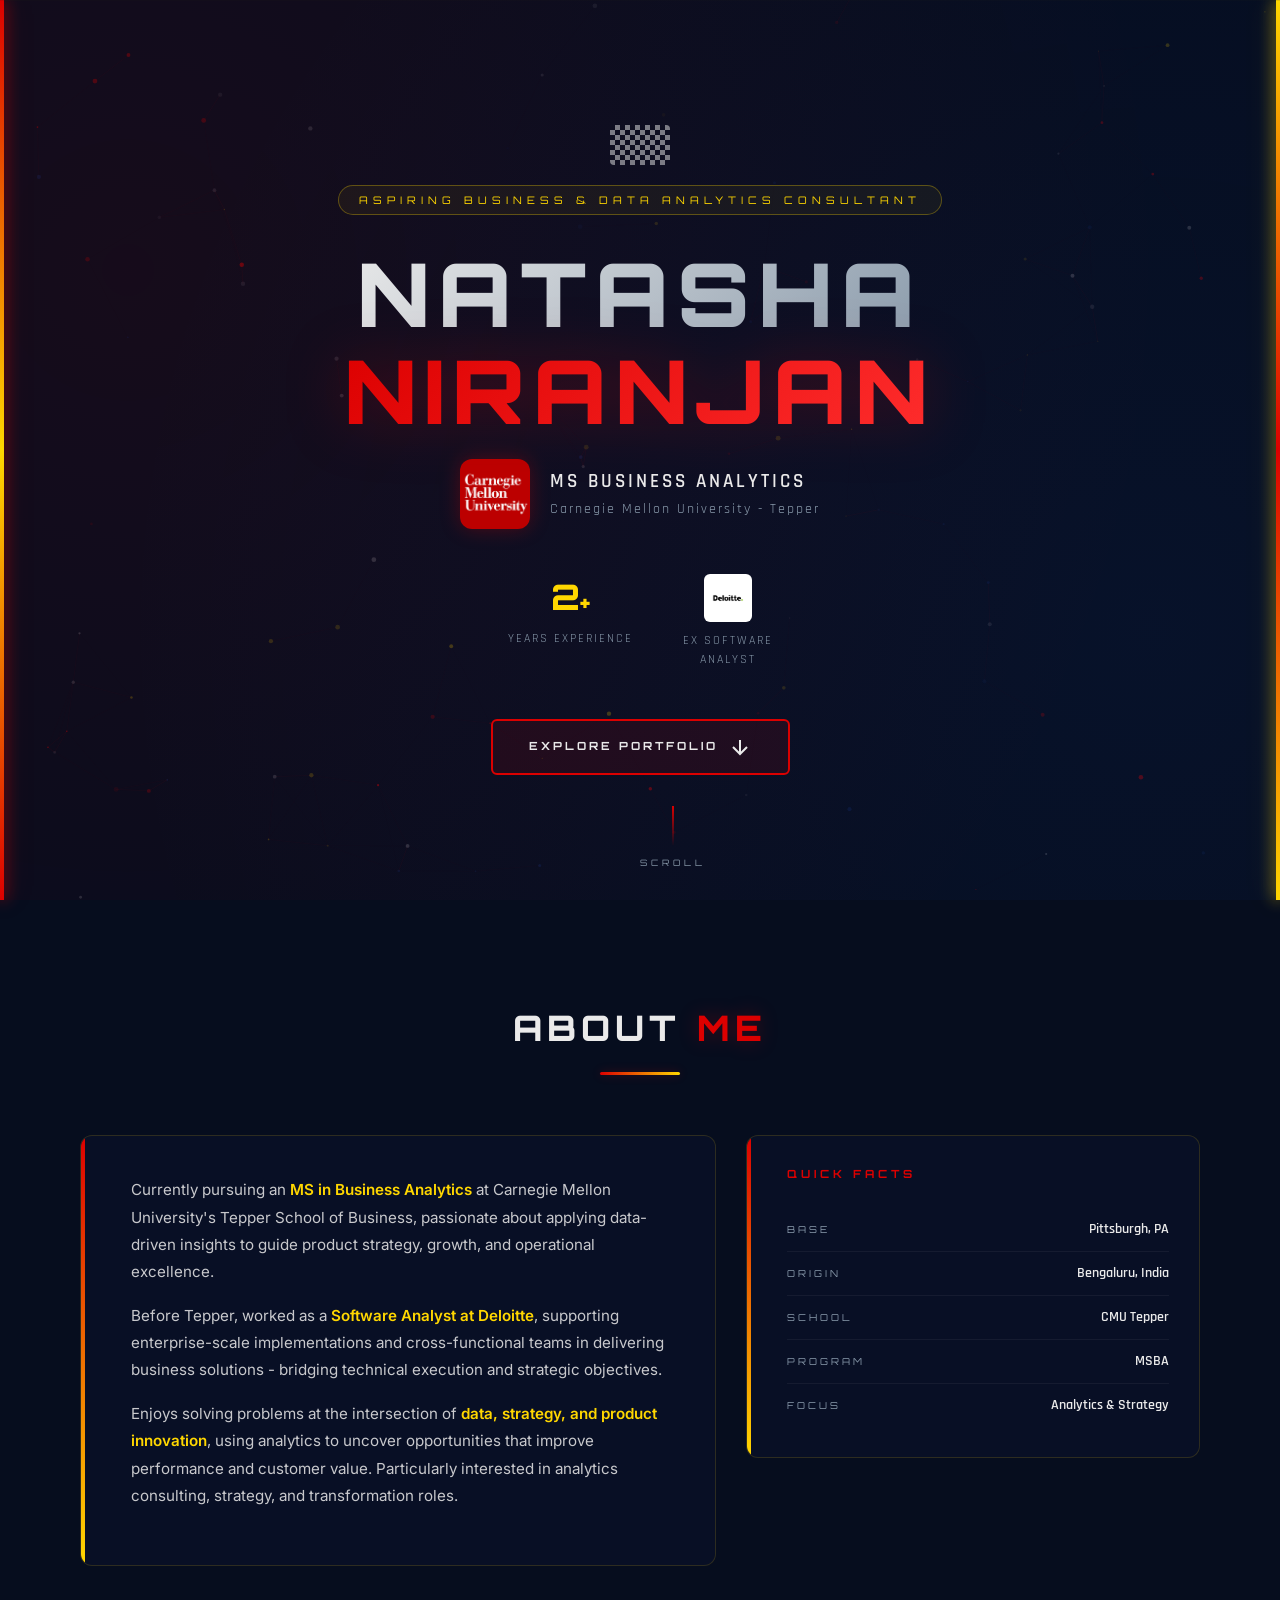
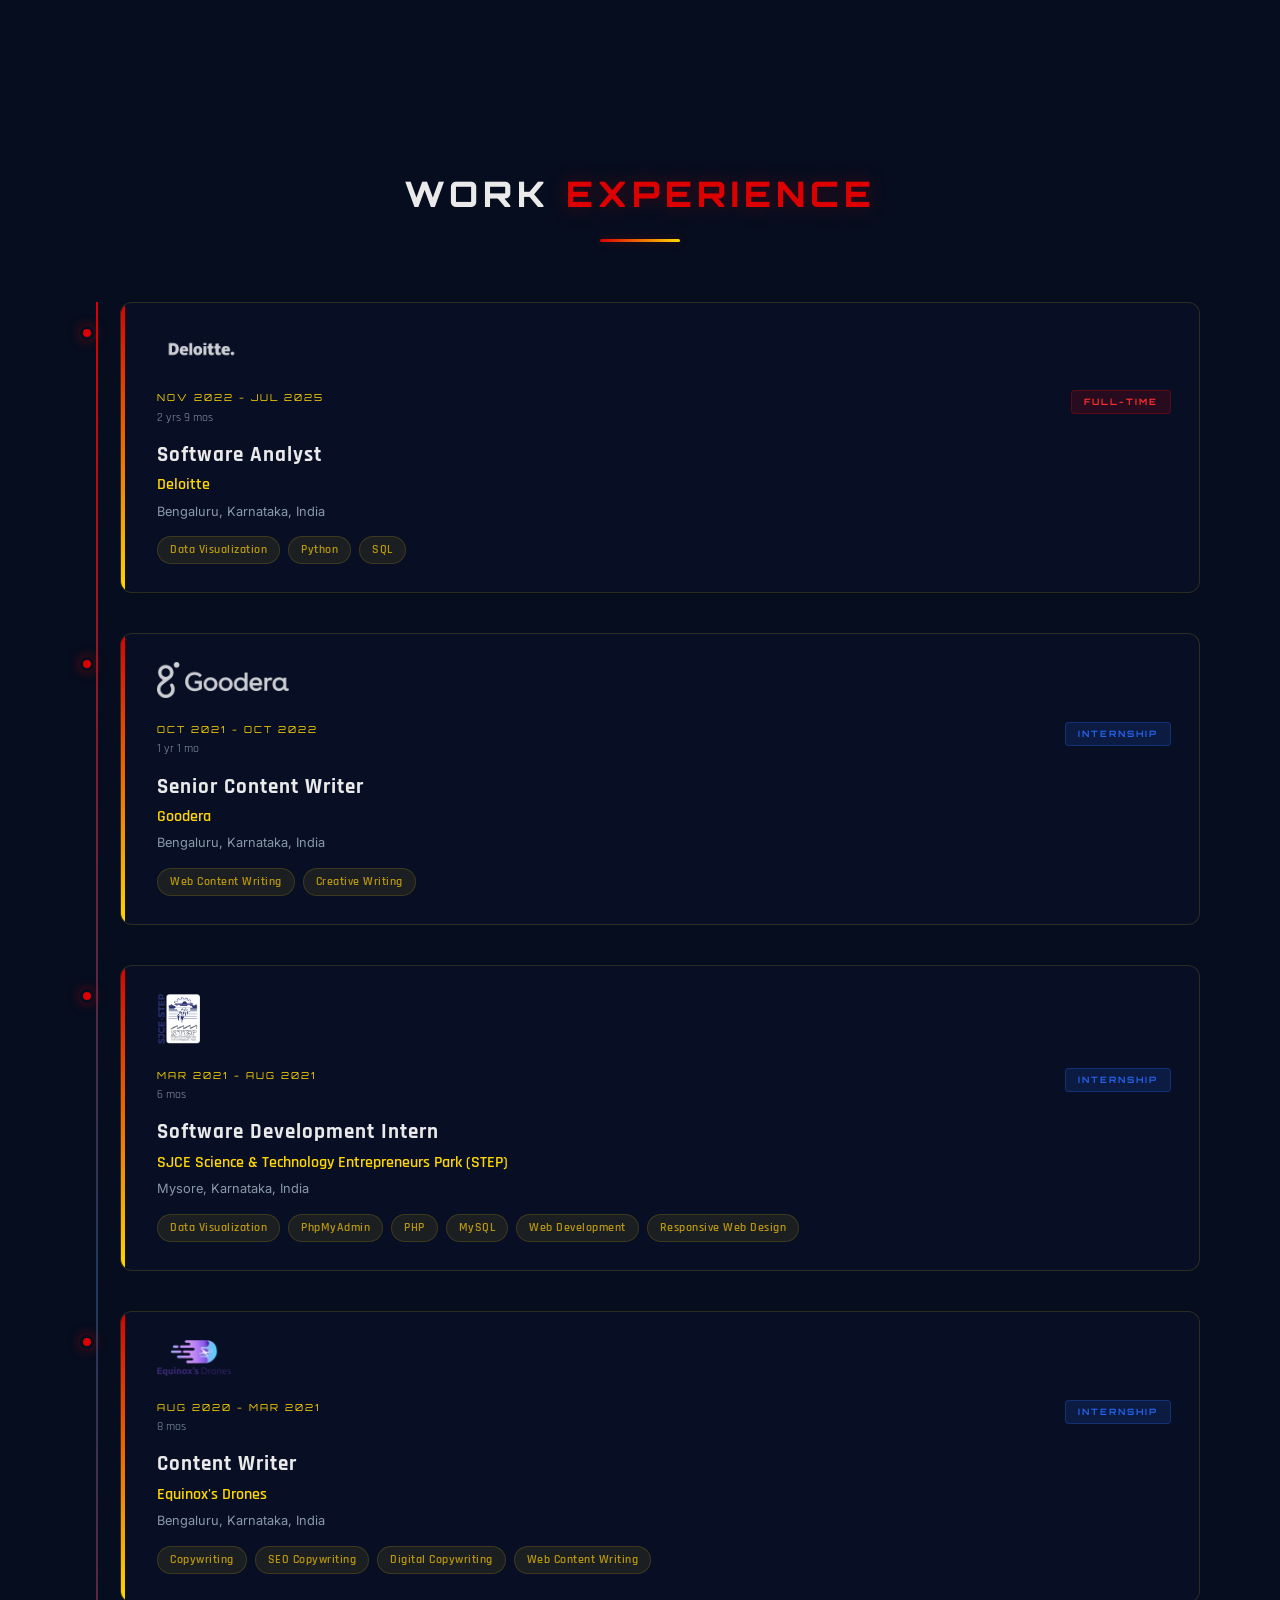
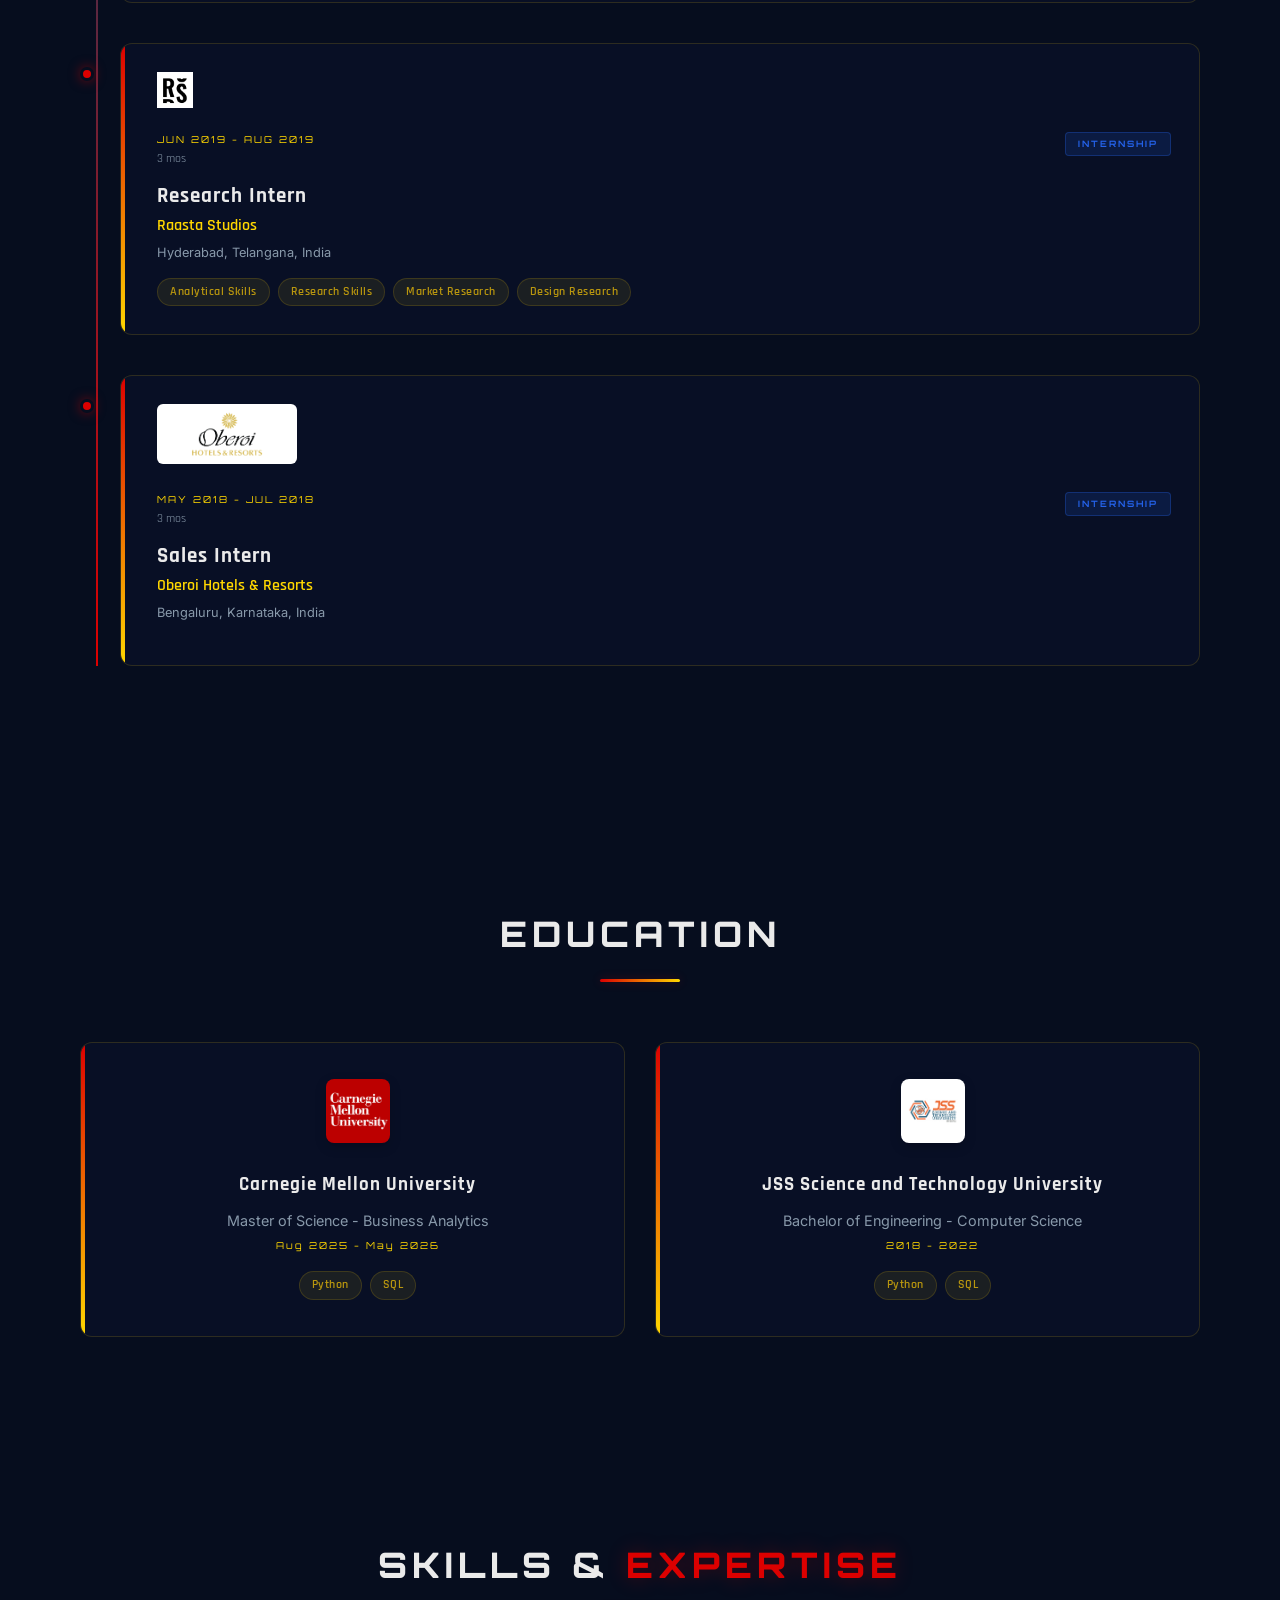
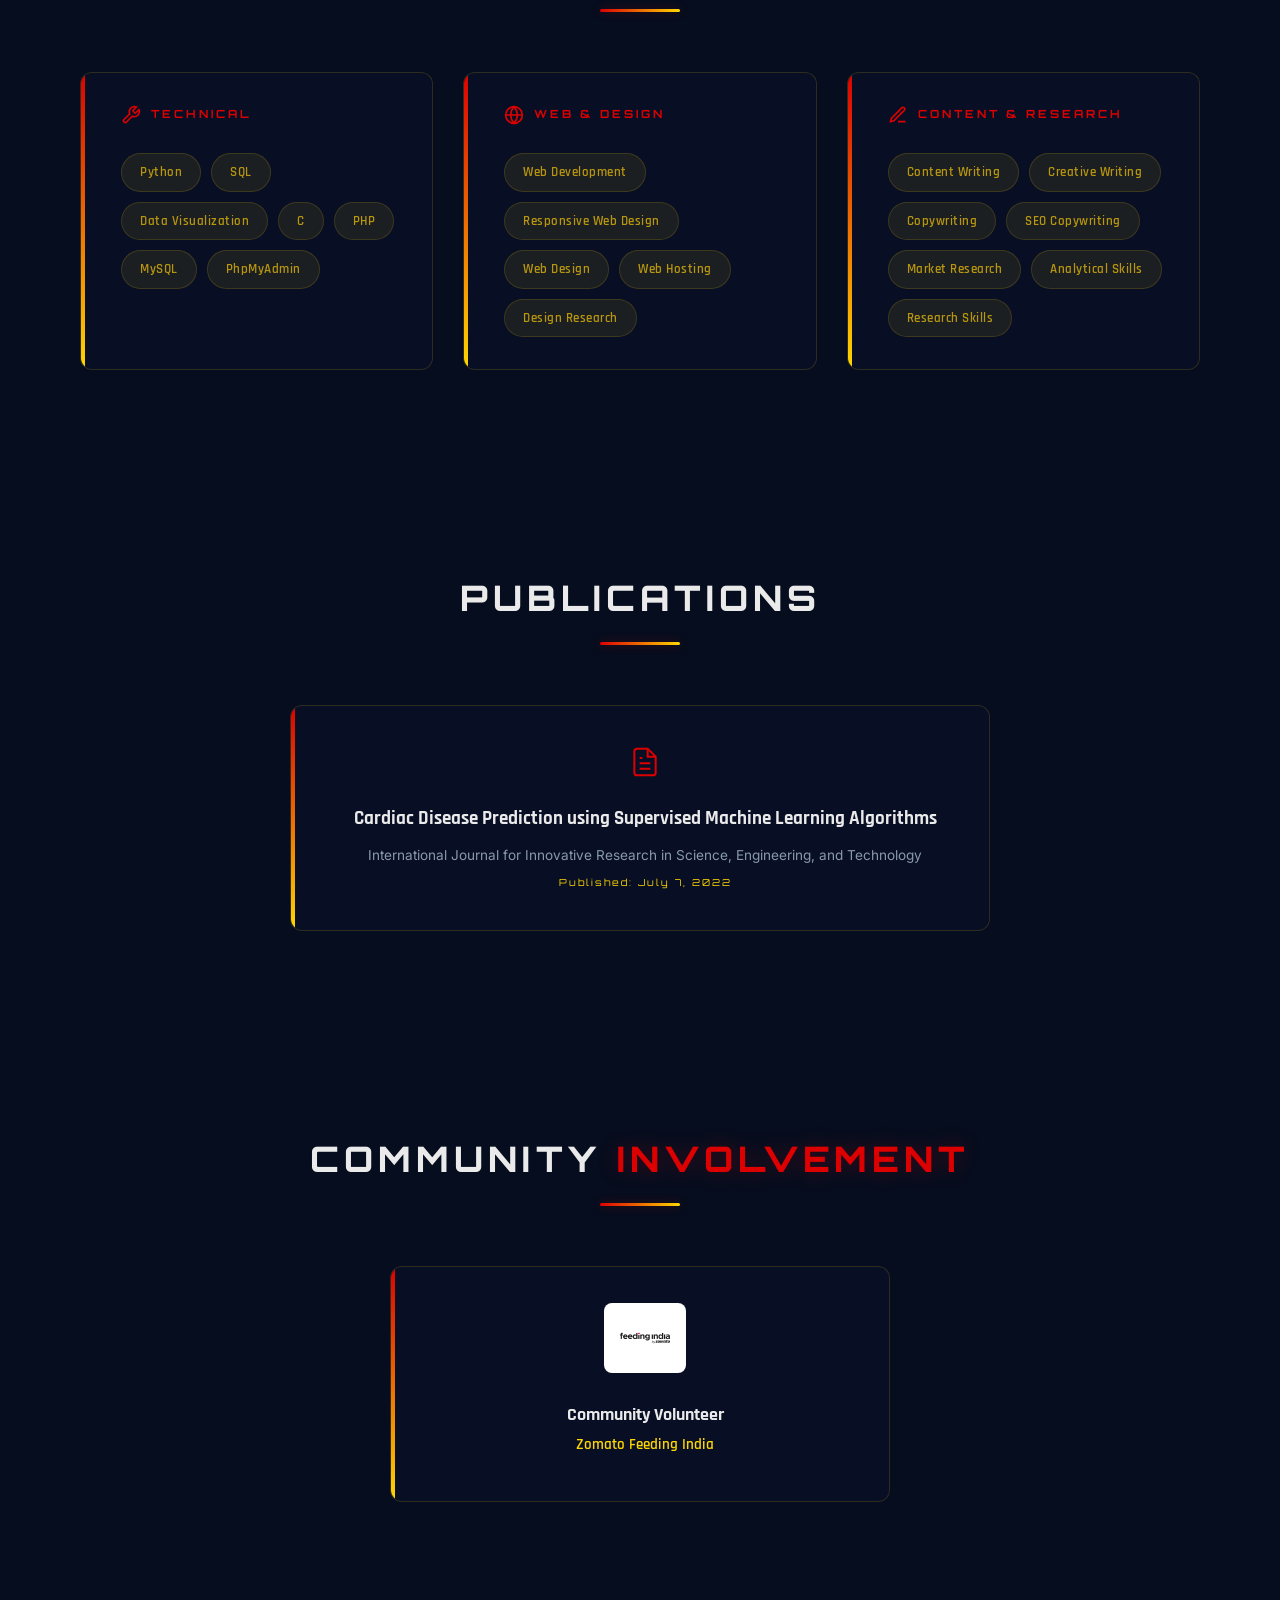
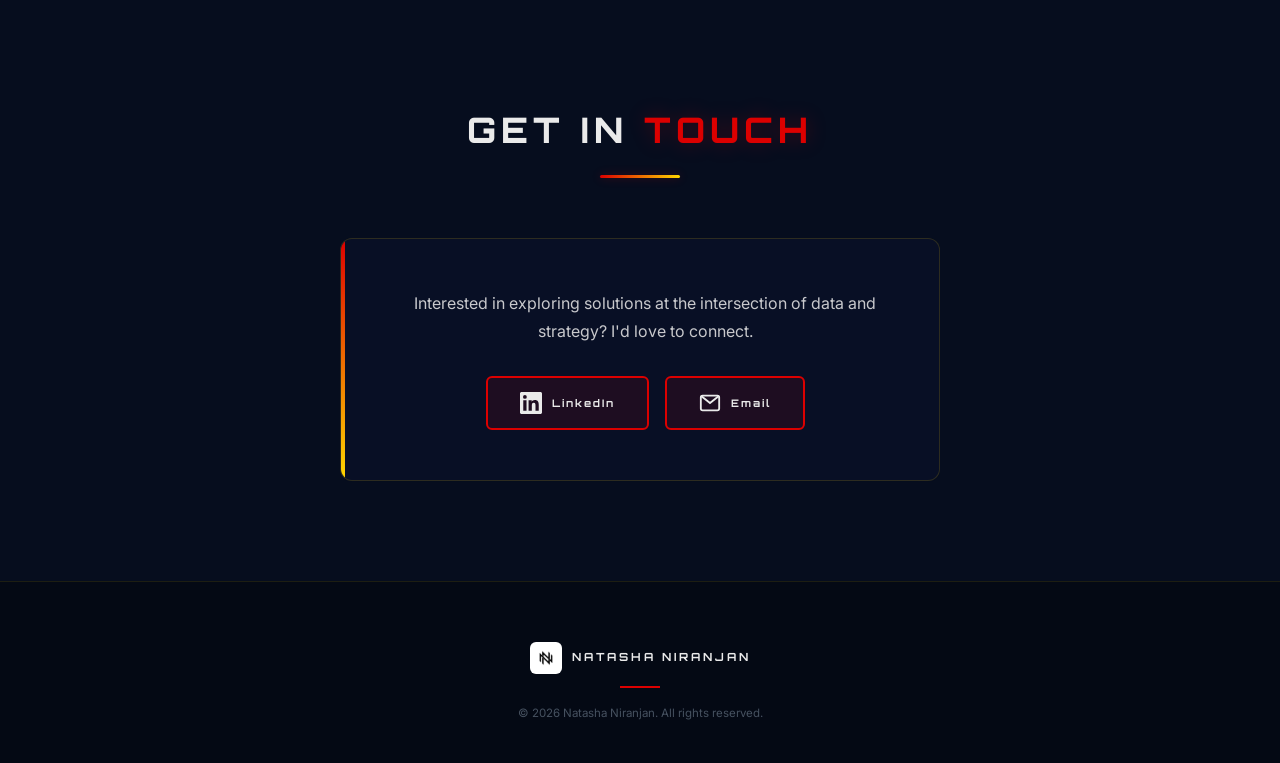
==== commit 5a63fcdd: "Add files via upload" ====
--- a/index.html
+++ b/index.html
@@ -29,7 +29,7 @@
     <nav id="navbar">
         <div class="nav-inner">
             <a href="#hero" class="nav-logo">
-                <img src="assets/nn-logo-n-logo_745848-215.jpg copy.jpg" alt="NN" class="nav-logo-img">
+                <img src="nn-logo-n-logo_745848-215.jpg copy.jpg" alt="NN" class="nav-logo-img">
                 <span class="logo-name">NATASHA NIRANJAN</span>
             </a>
             <ul class="nav-links">
@@ -85,7 +85,7 @@
                 <span class="hero-last">NIRANJAN</span>
             </h1>
             <div class="hero-title-wrapper">
-                <img src="assets/cmu-logo.png" alt="Carnegie Mellon University" class="hero-cmu-logo">
+                <img src="cmu-logo.png" alt="Carnegie Mellon University" class="hero-cmu-logo">
                 <div class="hero-title-text">
                     <p class="hero-role">MS Business Analytics</p>
                     <p class="hero-school">Carnegie Mellon University - Tepper</p>
@@ -98,7 +98,7 @@
                 </div>
                 <div class="stat-box stat-logo-box"
                     style="display: flex; flex-direction: column; align-items: center; justify-content: flex-end; padding-top: 5px;">
-                    <img src="assets/DeloitteNewLogo.png" alt="Deloitte" class="stat-logo no-invert"
+                    <img src="DeloitteNewLogo.png" alt="Deloitte" class="stat-logo no-invert"
                         style="height: 48px; width: 48px; object-fit: contain; margin-bottom: 5px; background: #ffffff; padding: 4px; border-radius: 6px;">
                     <span class="stat-label">Ex Software<br>Analyst</span>
                 </div>
@@ -181,7 +181,7 @@
                 </div>
                 <div class="timeline-card glass-card">
                     <div class="card-accent"></div>
-                    <img src="assets/DeloitteNewLogo.png" alt="Deloitte" class="timeline-logo">
+                    <img src="DeloitteNewLogo.png" alt="Deloitte" class="timeline-logo">
                     <div class="timeline-header">
                         <div class="timeline-meta">
                             <span class="timeline-date">NOV 2022 - JUL 2025</span>
@@ -207,7 +207,7 @@
                 </div>
                 <div class="timeline-card glass-card">
                     <div class="card-accent"></div>
-                    <img src="assets/goodera-logo-1024x280.png" alt="Goodera" class="timeline-logo">
+                    <img src="goodera-logo-1024x280.png" alt="Goodera" class="timeline-logo">
                     <div class="timeline-header">
                         <div class="timeline-meta">
                             <span class="timeline-date">OCT 2021 - OCT 2022</span>
@@ -232,7 +232,7 @@
                 </div>
                 <div class="timeline-card glass-card">
                     <div class="card-accent"></div>
-                    <img src="assets/sjce-step-logo.png" alt="SJCE STEP" class="timeline-logo no-invert">
+                    <img src="sjce-step-logo.png" alt="SJCE STEP" class="timeline-logo no-invert">
                     <div class="timeline-header">
                         <div class="timeline-meta">
                             <span class="timeline-date">MAR 2021 - AUG 2021</span>
@@ -261,7 +261,7 @@
                 </div>
                 <div class="timeline-card glass-card">
                     <div class="card-accent"></div>
-                    <img src="assets/eqd-logo_trasperncy.png" alt="Equinox's Drones" class="timeline-logo no-invert">
+                    <img src="eqd-logo_trasperncy.png" alt="Equinox's Drones" class="timeline-logo no-invert">
                     <div class="timeline-header">
                         <div class="timeline-meta">
                             <span class="timeline-date">AUG 2020 - MAR 2021</span>
@@ -288,7 +288,7 @@
                 </div>
                 <div class="timeline-card glass-card">
                     <div class="card-accent"></div>
-                    <img src="assets/Raasta.png" alt="Raasta Studios" class="timeline-logo no-invert">
+                    <img src="Raasta.png" alt="Raasta Studios" class="timeline-logo no-invert">
                     <div class="timeline-header">
                         <div class="timeline-meta">
                             <span class="timeline-date">JUN 2019 - AUG 2019</span>
@@ -315,7 +315,7 @@
                 </div>
                 <div class="timeline-card glass-card">
                     <div class="card-accent"></div>
-                    <img src="assets/Oberoi.png" alt="Oberoi Hotels" class="timeline-logo no-invert">
+                    <img src="Oberoi.png" alt="Oberoi Hotels" class="timeline-logo no-invert">
                     <div class="timeline-header">
                         <div class="timeline-meta">
                             <span class="timeline-date">MAY 2018 - JUL 2018</span>
@@ -340,7 +340,7 @@
         <div class="education-grid">
             <div class="edu-card glass-card" data-aos="zoom-in">
                 <div class="card-accent"></div>
-                <img src="assets/cmu-logo.png" alt="CMU" class="edu-logo">
+                <img src="cmu-logo.png" alt="CMU" class="edu-logo">
                 <h3 class="edu-school">Carnegie Mellon University</h3>
                 <p class="edu-degree">Master of Science - Business Analytics</p>
                 <p class="edu-date">Aug 2025 - May 2026</p>
@@ -351,8 +351,7 @@
             </div>
             <div class="edu-card glass-card" data-aos="zoom-in">
                 <div class="card-accent"></div>
-                <img src="assets/jssstulogo-5efb17fd00198eb9afb13278fed5e1f5.png" alt="JSS"
-                    class="edu-logo logo-contain">
+                <img src="jssstulogo-5efb17fd00198eb9afb13278fed5e1f5.png" alt="JSS" class="edu-logo logo-contain">
                 <h3 class="edu-school">JSS Science and Technology University</h3>
                 <p class="edu-degree">Bachelor of Engineering - Computer Science</p>
                 <p class="edu-date">2018 - 2022</p>
@@ -464,7 +463,7 @@
         </div>
         <div class="volunteer-card glass-card" data-aos="fade-up">
             <div class="card-accent"></div>
-            <img src="assets/Zomato_FI_new.png" alt="Zomato Feeding India" class="volunteer-logo no-invert">
+            <img src="Zomato_FI_new.png" alt="Zomato Feeding India" class="volunteer-logo no-invert">
             <h3>Community Volunteer</h3>
             <h4>Zomato Feeding India</h4>
 
@@ -509,7 +508,7 @@
     <footer>
         <div class="footer-inner">
             <div class="footer-logo">
-                <img src="assets/nn-logo-n-logo_745848-215.jpg copy.jpg" alt="NN" class="footer-logo-img">
+                <img src="nn-logo-n-logo_745848-215.jpg copy.jpg" alt="NN" class="footer-logo-img">
                 <span class="logo-name">NATASHA NIRANJAN</span>
             </div>
 
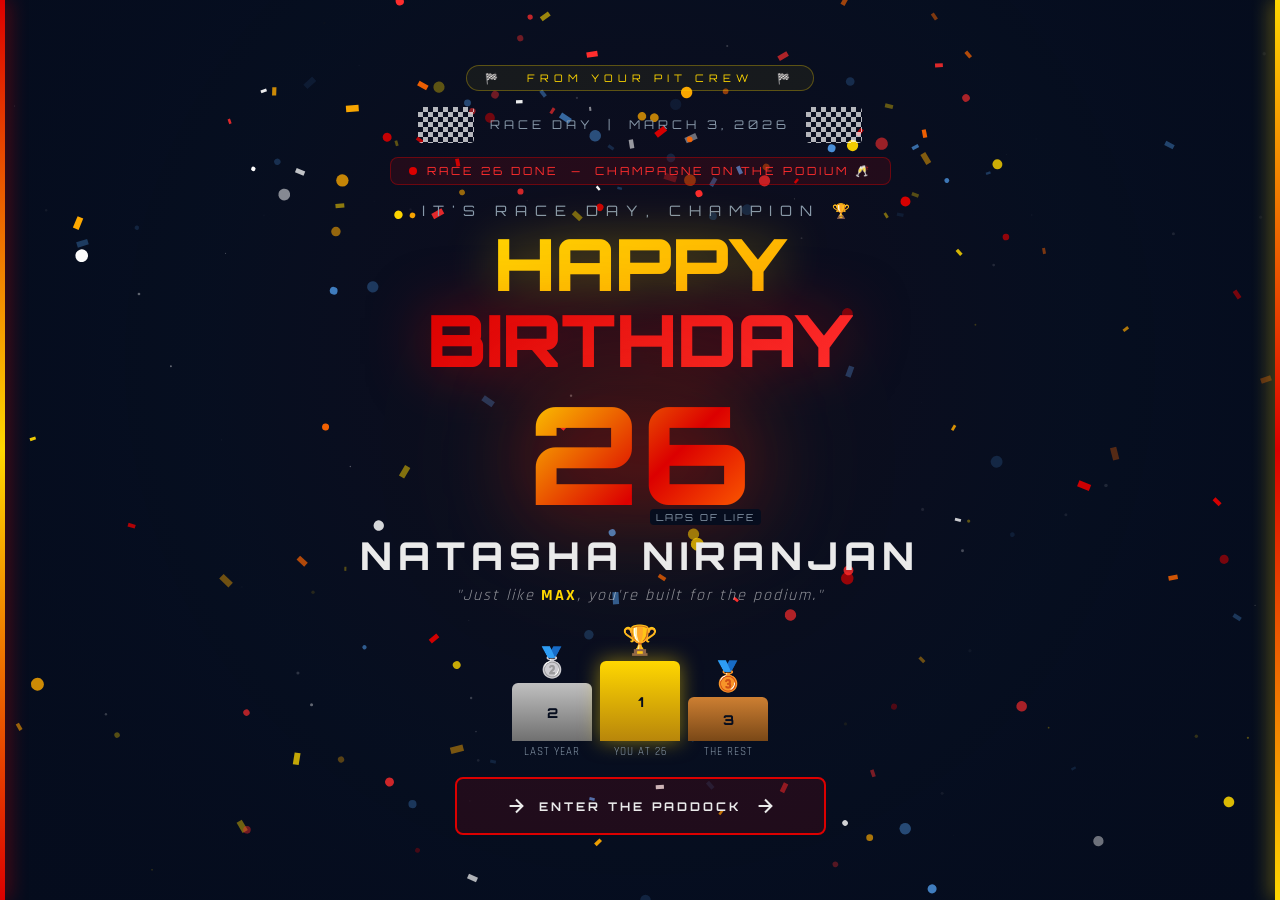
==== commit 2a7f74fe: "Add files via upload" ====
--- a/index.html
+++ b/index.html
@@ -4,520 +4,974 @@
 <head>
     <meta charset="UTF-8">
     <meta name="viewport" content="width=device-width, initial-scale=1.0">
-    <title>Natasha Niranjan | Portfolio</title>
+    <title>QueryNLP - Natural Language to SQL</title>
     <meta name="description"
-        content="Portfolio of Natasha Niranjan - MS Business Analytics at Carnegie Mellon (Tepper), former Deloitte Software Analyst. Data-driven strategy, analytics, and product growth.">
+        content="An advanced NL-to-SQL MCP Server. Chat with your SQLite, PostgreSQL, and MySQL databases directly and generate interactive Chart.js visualizations.">
     <link rel="preconnect" href="https://fonts.googleapis.com">
     <link rel="preconnect" href="https://fonts.gstatic.com" crossorigin>
     <link
-        href="https://fonts.googleapis.com/css2?family=Orbitron:wght@400;500;600;700;800;900&family=Rajdhani:wght@300;400;500;600;700&family=Inter:wght@300;400;500;600;700&display=swap"
+        href="https://fonts.googleapis.com/css2?family=Orbitron:wght@400;700;800;900&family=Rajdhani:wght@400;600;700&family=Inter:wght@400;500;600&display=swap"
         rel="stylesheet">
-    <link rel="stylesheet" href="styles.css">
+    <style>
+        :root {
+            --rb-navy: #060d1e;
+            --rb-dark: #0a1128;
+            --rb-blue: #1e3a5f;
+            --rb-red: #dc0000;
+            --rb-red-glow: #ff2d2d;
+            --rb-yellow: #ffd700;
+            --rb-white: #eaeaea;
+            --rb-gray: #8899aa;
+        }
+
+        *,
+        *::before,
+        *::after {
+            margin: 0;
+            padding: 0;
+            box-sizing: border-box;
+        }
+
+        html {
+            scroll-behavior: smooth;
+        }
+
+        body {
+            font-family: 'Inter', sans-serif;
+            background: var(--rb-navy);
+            color: var(--rb-white);
+            overflow: hidden;
+            min-height: 100vh;
+            min-height: 100dvh;
+        }
+
+        /* ── CANVAS LAYER ── */
+        #bgCanvas {
+            position: fixed;
+            inset: 0;
+            width: 100%;
+            height: 100%;
+            pointer-events: none;
+            z-index: 0;
+        }
+
+        /* ── RACING STRIPES ── */
+        .stripe {
+            position: fixed;
+            top: 0;
+            bottom: 0;
+            width: 5px;
+            z-index: 9999;
+            pointer-events: none;
+        }
+
+        .stripe-l {
+            left: 0;
+            background: linear-gradient(180deg, var(--rb-red), var(--rb-yellow), var(--rb-red));
+            box-shadow: 0 0 20px var(--rb-red);
+        }
+
+        .stripe-r {
+            right: 0;
+            background: linear-gradient(180deg, var(--rb-yellow), var(--rb-red), var(--rb-yellow));
+            box-shadow: 0 0 20px var(--rb-yellow);
+        }
+
+        /* ── MAIN WRAPPER ── */
+        .scene {
+            position: relative;
+            z-index: 1;
+            min-height: 100vh;
+            min-height: 100dvh;
+            display: flex;
+            flex-direction: column;
+            align-items: center;
+            justify-content: center;
+            padding: 28px 24px 36px;
+            text-align: center;
+            gap: 0;
+            overflow-y: auto;
+        }
+
+        /* Ensure body allows scroll if content is taller than viewport */
+        body {
+            overflow-y: auto !important;
+        }
+
+        /* ── TEAM BADGE (top) ── */
+        .team-badge {
+            font-family: 'Orbitron', sans-serif;
+            font-size: clamp(0.45rem, 1.5vw, 0.65rem);
+            letter-spacing: 5px;
+            color: var(--rb-yellow);
+            padding: 6px 22px;
+            border: 1px solid rgba(255, 215, 0, 0.3);
+            border-radius: 30px;
+            background: rgba(255, 215, 0, 0.06);
+            margin-bottom: 20px;
+            animation: fadeSlideDown 0.8s ease-out 0.2s both;
+        }
+
+        /* ── CHECKERED FLAG ── */
+        .flag-row {
+            display: flex;
+            align-items: center;
+            gap: 16px;
+            margin-bottom: 18px;
+            animation: fadeSlideDown 0.8s ease-out 0.4s both;
+        }
+
+        .checkered {
+            width: 56px;
+            height: 36px;
+            background-image:
+                linear-gradient(45deg, #fff 25%, transparent 25%),
+                linear-gradient(-45deg, #fff 25%, transparent 25%),
+                linear-gradient(45deg, transparent 75%, #fff 75%),
+                linear-gradient(-45deg, transparent 75%, #fff 75%);
+            background-size: 10px 10px;
+            background-position: 0 0, 0 5px, 5px -5px, -5px 0px;
+            border-radius: 4px;
+            opacity: 0.7;
+            animation: flagWave 2s ease-in-out infinite alternate;
+        }
+
+        @keyframes flagWave {
+            from {
+                transform: perspective(200px) rotateY(-8deg) scale(1);
+            }
+
+            to {
+                transform: perspective(200px) rotateY(8deg) scale(1.04);
+            }
+        }
+
+        .flag-label {
+            font-family: 'Orbitron', sans-serif;
+            font-size: clamp(0.55rem, 1.8vw, 0.75rem);
+            letter-spacing: 4px;
+            color: var(--rb-gray);
+        }
+
+        /* ── LAP COUNTER ── */
+        .lap-badge {
+            display: inline-flex;
+            align-items: center;
+            gap: 10px;
+            background: rgba(220, 0, 0, 0.12);
+            border: 1px solid rgba(220, 0, 0, 0.4);
+            border-radius: 8px;
+            padding: 8px 22px;
+            margin-bottom: 24px;
+            font-family: 'Orbitron', sans-serif;
+            font-size: clamp(0.55rem, 1.6vw, 0.7rem);
+            letter-spacing: 3px;
+            color: var(--rb-red-glow);
+            animation: fadeSlideDown 0.8s ease-out 0.5s both;
+        }
+
+        .lap-dot {
+            width: 8px;
+            height: 8px;
+            border-radius: 50%;
+            background: var(--rb-red);
+            animation: blink 1s infinite;
+        }
+
+        @keyframes blink {
+
+            0%,
+            100% {
+                opacity: 1
+            }
+
+            50% {
+                opacity: 0.2
+            }
+        }
+
+        /* ── BIRTHDAY HEADING ── */
+        .birthday-pre {
+            font-family: 'Orbitron', sans-serif;
+            font-size: clamp(0.6rem, 2vw, 0.9rem);
+            letter-spacing: 8px;
+            color: var(--rb-gray);
+            text-transform: uppercase;
+            margin-bottom: 8px;
+            animation: fadeSlideDown 0.8s ease-out 0.6s both;
+        }
+
+        .birthday-main {
+            font-family: 'Orbitron', sans-serif;
+            font-size: clamp(2.4rem, 8vw, 5.5rem);
+            font-weight: 900;
+            line-height: 1.05;
+            margin-bottom: 10px;
+            animation: fadeSlideDown 0.9s ease-out 0.7s both;
+        }
+
+        .birthday-main .happy {
+            display: block;
+            background: linear-gradient(135deg, var(--rb-yellow) 0%, #ffaa00 100%);
+            -webkit-background-clip: text;
+            -webkit-text-fill-color: transparent;
+            background-clip: text;
+            filter: drop-shadow(0 0 24px rgba(255, 215, 0, 0.4));
+        }
+
+        .birthday-main .bday {
+            display: block;
+            background: linear-gradient(135deg, var(--rb-red) 0%, var(--rb-red-glow) 100%);
+            -webkit-background-clip: text;
+            -webkit-text-fill-color: transparent;
+            background-clip: text;
+            filter: drop-shadow(0 0 30px rgba(220, 0, 0, 0.5));
+        }
+
+        /* ── RACE NUMBER 26 ── */
+        .race-number-wrap {
+            position: relative;
+            display: inline-block;
+            margin-bottom: 14px;
+            animation: fadeSlideDown 0.9s ease-out 0.8s both;
+        }
+
+        .race-number {
+            font-family: 'Orbitron', sans-serif;
+            font-size: clamp(4rem, 18vw, 11rem);
+            font-weight: 900;
+            line-height: 1;
+            background: linear-gradient(135deg, var(--rb-yellow) 0%, var(--rb-red) 60%, #ff6600 100%);
+            -webkit-background-clip: text;
+            -webkit-text-fill-color: transparent;
+            background-clip: text;
+            filter: drop-shadow(0 0 40px rgba(220, 0, 0, 0.5)) drop-shadow(0 0 80px rgba(255, 215, 0, 0.2));
+            animation: numberPulse 2.5s ease-in-out infinite;
+        }
+
+        @keyframes numberPulse {
+
+            0%,
+            100% {
+                filter: drop-shadow(0 0 40px rgba(220, 0, 0, 0.5)) drop-shadow(0 0 80px rgba(255, 215, 0, 0.2));
+            }
+
+            50% {
+                filter: drop-shadow(0 0 60px rgba(220, 0, 0, 0.8)) drop-shadow(0 0 120px rgba(255, 215, 0, 0.4));
+            }
+        }
+
+        .race-number-label {
+            position: absolute;
+            bottom: -4px;
+            right: -8px;
+            font-family: 'Orbitron', sans-serif;
+            font-size: clamp(0.45rem, 1.4vw, 0.6rem);
+            letter-spacing: 2px;
+            color: var(--rb-gray);
+            background: var(--rb-navy);
+            padding: 2px 6px;
+            border-radius: 4px;
+        }
+
+        /* ── NAME ── */
+        .name-line {
+            font-family: 'Orbitron', sans-serif;
+            font-size: clamp(1.1rem, 4vw, 2.4rem);
+            font-weight: 800;
+            letter-spacing: 6px;
+            color: var(--rb-white);
+            margin-bottom: 6px;
+            animation: fadeSlideDown 0.9s ease-out 0.9s both;
+        }
+
+        /* ── MAX QUOTE ── */
+        .max-quote {
+            font-family: 'Rajdhani', sans-serif;
+            font-size: clamp(0.8rem, 2.5vw, 1rem);
+            color: rgba(234, 234, 234, 0.6);
+            letter-spacing: 2px;
+            margin-bottom: 22px;
+            font-style: italic;
+            animation: fadeSlideDown 0.9s ease-out 1s both;
+        }
+
+        .max-quote span {
+            color: var(--rb-yellow);
+            font-style: normal;
+            font-weight: 700;
+        }
+
+        /* ── PODIUM TROPHIES ── */
+        .podium-row {
+            display: flex;
+            align-items: flex-end;
+            justify-content: center;
+            gap: 8px;
+            margin-bottom: 26px;
+            animation: fadeSlideDown 0.9s ease-out 1.1s both;
+        }
+
+        .podium-block {
+            display: flex;
+            flex-direction: column;
+            align-items: center;
+            gap: 4px;
+        }
+
+        .podium-emoji {
+            font-size: clamp(1.2rem, 4vw, 1.8rem);
+        }
+
+        .podium-bar {
+            width: clamp(52px, 14vw, 80px);
+            border-radius: 6px 6px 0 0;
+            display: flex;
+            align-items: center;
+            justify-content: center;
+        }
+
+        .podium-1 .podium-bar {
+            height: clamp(54px, 12vw, 80px);
+            background: linear-gradient(180deg, #ffd700, #b8860b);
+            box-shadow: 0 0 20px rgba(255, 215, 0, 0.5);
+        }
+
+        .podium-2 .podium-bar {
+            height: clamp(38px, 9vw, 58px);
+            background: linear-gradient(180deg, #c0c0c0, #707070);
+        }
+
+        .podium-3 .podium-bar {
+            height: clamp(28px, 7vw, 44px);
+            background: linear-gradient(180deg, #cd7f32, #7a4817);
+        }
+
+        .podium-num {
+            font-family: 'Orbitron', sans-serif;
+            font-size: clamp(0.6rem, 2vw, 0.85rem);
+            font-weight: 800;
+            color: var(--rb-navy);
+        }
+
+        .podium-tag {
+            font-family: 'Rajdhani', sans-serif;
+            font-size: clamp(0.5rem, 1.5vw, 0.7rem);
+            letter-spacing: 1px;
+            color: var(--rb-gray);
+            text-align: center;
+            max-width: clamp(52px, 14vw, 80px);
+        }
+
+        /* ── CTA BUTTON ── */
+        .cta-wrap {
+            animation: fadeSlideUp 0.9s ease-out 1.3s both;
+        }
+
+        .cta-btn {
+            display: inline-flex;
+            align-items: center;
+            gap: 12px;
+            font-family: 'Orbitron', sans-serif;
+            font-size: clamp(0.55rem, 1.8vw, 0.75rem);
+            font-weight: 700;
+            letter-spacing: 3px;
+            padding: clamp(12px, 3vw, 16px) clamp(24px, 6vw, 48px);
+            border: 2px solid var(--rb-red);
+            border-radius: 8px;
+            color: var(--rb-white);
+            background: rgba(220, 0, 0, 0.12);
+            cursor: pointer;
+            text-decoration: none;
+            transition: all 0.3s cubic-bezier(0.25, 0.46, 0.45, 0.94);
+            position: relative;
+            overflow: hidden;
+        }
+
+        .cta-btn::before {
+            content: '';
+            position: absolute;
+            inset: 0;
+            background: linear-gradient(90deg, transparent, rgba(220, 0, 0, 0.35), transparent);
+            transform: translateX(-100%);
+            transition: transform 0.5s ease;
+        }
+
+        .cta-btn:hover::before {
+            transform: translateX(100%);
+        }
+
+        .cta-btn:hover {
+            background: rgba(220, 0, 0, 0.25);
+            box-shadow: 0 0 40px rgba(220, 0, 0, 0.5), 0 0 80px rgba(220, 0, 0, 0.2);
+            transform: translateY(-3px) scale(1.02);
+        }
+
+        .cta-btn svg {
+            width: clamp(16px, 4vw, 22px);
+            height: clamp(16px, 4vw, 22px);
+            flex-shrink: 0;
+        }
+
+        /* ── RB LOGO MARK ── */
+        .rb-badge {
+            display: flex;
+            align-items: center;
+            justify-content: center;
+            gap: 8px;
+            margin-top: 18px;
+            opacity: 0.4;
+            font-family: 'Orbitron', sans-serif;
+            font-size: clamp(0.45rem, 1.2vw, 0.55rem);
+            letter-spacing: 3px;
+            color: var(--rb-gray);
+            animation: fadeSlideUp 0.9s ease-out 1.5s both;
+        }
+
+        /* ── ANIMATIONS ── */
+        @keyframes fadeSlideDown {
+            from {
+                opacity: 0;
+                transform: translateY(-20px);
+            }
+
+            to {
+                opacity: 1;
+                transform: translateY(0);
+            }
+        }
+
+        @keyframes fadeSlideUp {
+            from {
+                opacity: 0;
+                transform: translateY(20px);
+            }
+
+            to {
+                opacity: 1;
+                transform: translateY(0);
+            }
+        }
+
+        /* ── DESKTOP FIT — prevent btn going below fold ── */
+        /* Smooth proportional scaling for shorter screens */
+        @media (min-width: 601px) and (max-height: 950px) {
+            .scene {
+                padding: min(20px, 2.5vh) 24px;
+            }
+
+            .team-badge {
+                margin-bottom: min(16px, 2vh);
+                padding: 5px 18px;
+            }
+
+            .flag-row {
+                margin-bottom: min(14px, 1.8vh);
+            }
+
+            .lap-badge {
+                margin-bottom: min(16px, 2vh);
+                padding: 6px 18px;
+            }
+
+            .birthday-pre {
+                margin-bottom: min(6px, 0.8vh);
+            }
+
+            .birthday-main {
+                margin-bottom: min(8px, 1vh);
+                font-size: clamp(2.4rem, 5vh + 3vw, 4.5rem);
+            }
+
+            .race-number-wrap {
+                margin-bottom: min(10px, 1.2vh);
+            }
+
+            .race-number {
+                font-size: clamp(4rem, 10vh + 6vw, 8.5rem);
+            }
+
+            .name-line {
+                margin-bottom: min(6px, 0.8vh);
+            }
+
+            .max-quote {
+                margin-bottom: min(16px, 2vh);
+            }
+
+            .podium-row {
+                margin-bottom: min(18px, 2.5vh);
+            }
+        }
+
+        /* ── MOBILE (≤ 600px) ── */
+        @media (max-width: 600px) {
+            .scene {
+                padding: 20px 18px 32px;
+                justify-content: flex-start;
+                padding-top: max(20px, env(safe-area-inset-top, 20px));
+            }
+
+            /* Badge */
+            .team-badge {
+                font-size: 0.42rem;
+                letter-spacing: 3px;
+                padding: 5px 14px;
+                margin-bottom: 14px;
+            }
+
+            /* Flags row — smaller flags, less gap */
+            .flag-row {
+                gap: 10px;
+                margin-bottom: 12px;
+            }
+
+            .checkered {
+                width: 36px;
+                height: 24px;
+            }
+
+            .flag-label {
+                font-size: 0.55rem;
+                letter-spacing: 2px;
+            }
+
+            /* Lap badge — allow text to wrap */
+            .lap-badge {
+                font-size: 0.5rem;
+                letter-spacing: 1.5px;
+                padding: 6px 14px;
+                margin-bottom: 16px;
+                white-space: normal;
+                text-align: center;
+                line-height: 1.6;
+                max-width: 92vw;
+            }
+
+            /* Pre-heading */
+            .birthday-pre {
+                font-size: 0.5rem;
+                letter-spacing: 4px;
+                margin-bottom: 6px;
+            }
+
+            /* HAPPY BIRTHDAY */
+            .birthday-main {
+                font-size: clamp(2rem, 13vw, 3.5rem);
+                margin-bottom: 6px;
+            }
+
+            /* Race number */
+            .race-number {
+                font-size: clamp(3.5rem, 22vw, 6rem);
+            }
+
+            .race-number-wrap {
+                margin-bottom: 10px;
+            }
+
+            /* Name */
+            .name-line {
+                font-size: clamp(0.9rem, 5vw, 1.4rem);
+                letter-spacing: 3px;
+                margin-bottom: 6px;
+            }
+
+            /* Quote */
+            .max-quote {
+                font-size: 0.78rem;
+                letter-spacing: 1px;
+                margin-bottom: 16px;
+            }
+
+            /* Podium — compact */
+            .podium-row {
+                gap: 6px;
+                margin-bottom: 20px;
+            }
+
+            .podium-bar {
+                width: clamp(44px, 12vw, 64px);
+            }
+
+            .podium-1 .podium-bar {
+                height: clamp(44px, 10vw, 60px);
+            }
+
+            .podium-2 .podium-bar {
+                height: clamp(32px, 8vw, 46px);
+            }
+
+            .podium-3 .podium-bar {
+                height: clamp(24px, 6vw, 36px);
+            }
+
+            .podium-emoji {
+                font-size: 1rem;
+            }
+
+            .podium-num {
+                font-size: 0.65rem;
+            }
+
+            .podium-tag {
+                font-size: 0.5rem;
+                max-width: clamp(44px, 12vw, 64px);
+            }
+
+            /* CTA */
+            .cta-btn {
+                font-size: 0.6rem;
+                padding: 13px 22px;
+                letter-spacing: 2px;
+                width: 90vw;
+                max-width: 340px;
+                justify-content: center;
+            }
+        }
+
+        /* ── SHORT SCREENS (landscape phone, small viewports) ── */
+        @media (max-height: 700px) {
+            .scene {
+                padding-top: 14px;
+                padding-bottom: 18px;
+            }
+
+            .race-number {
+                font-size: clamp(2.5rem, 12vw, 5rem);
+            }
+
+            .race-number-wrap {
+                margin-bottom: 6px;
+            }
+
+            .birthday-main {
+                font-size: clamp(1.8rem, 9vw, 3rem);
+                margin-bottom: 4px;
+            }
+
+            .podium-row {
+                margin-bottom: 14px;
+            }
+
+            .lap-badge {
+                margin-bottom: 12px;
+                padding: 5px 14px;
+            }
+
+            .team-badge {
+                margin-bottom: 10px;
+            }
+
+            .flag-row {
+                margin-bottom: 10px;
+            }
+
+            .max-quote {
+                margin-bottom: 12px;
+            }
+        }
+    </style>
 </head>
 
 <body>
-    <!-- Racing stripe overlays -->
-    <div class="racing-stripe stripe-left"></div>
-    <div class="racing-stripe stripe-right"></div>
-
-    <!-- Particle canvas -->
-    <canvas id="particleCanvas"></canvas>
-
-
-
-    <!-- Navigation -->
-    <nav id="navbar">
-        <div class="nav-inner">
-            <a href="#hero" class="nav-logo">
-                <img src="nn-logo-n-logo_745848-215.jpg copy.jpg" alt="NN" class="nav-logo-img">
-                <span class="logo-name">NATASHA NIRANJAN</span>
-            </a>
-            <ul class="nav-links">
-                <li><a href="#about">About</a></li>
-                <li><a href="#experience">Experience</a></li>
-                <li><a href="#education">Education</a></li>
-                <li><a href="#skills">Skills</a></li>
-                <li><a href="#publications">Publications</a></li>
-                <li><a href="#contact">Contact</a></li>
-            </ul>
-            <button class="nav-toggle" id="navToggle" aria-label="Toggle navigation">
-                <span></span><span></span><span></span>
-            </button>
+
+    <div class="stripe stripe-l"></div>
+    <div class="stripe stripe-r"></div>
+
+    <!-- Particle + Confetti Canvas -->
+    <canvas id="bgCanvas"></canvas>
+
+    <div class="scene">
+
+        <!-- Top badge -->
+        <div class="team-badge">🏁 &nbsp; FROM YOUR PIT CREW &nbsp; 🏁</div>
+
+        <!-- Checkered flags row -->
+        <div class="flag-row">
+            <div class="checkered"></div>
+            <span class="flag-label">RACE DAY &nbsp;|&nbsp; MARCH 3, 2026</span>
+            <div class="checkered" style="animation-delay:0.3s"></div>
         </div>
-        <div class="telemetry-bar">
-
-            <div class="telemetry-item">
-                <span class="telemetry-label">STATUS</span>
-                <span class="telemetry-value drs-active">OPEN TO WORK</span>
+
+        <!-- Lap badge -->
+        <div class="lap-badge">
+            <div class="lap-dot"></div>
+            RACE 26 DONE &nbsp;—&nbsp; CHAMPAGNE ON THE PODIUM 🥂
+        </div>
+
+        <!-- HAPPY BIRTHDAY heading -->
+        <p class="birthday-pre">It's Race Day, Champion 🏆</p>
+        <h1 class="birthday-main">
+            <span class="happy">HAPPY</span>
+            <span class="bday">BIRTHDAY</span>
+        </h1>
+
+        <!-- Race number -->
+        <div class="race-number-wrap">
+            <div class="race-number">26</div>
+            <div class="race-number-label">LAPS OF LIFE</div>
+        </div>
+
+        <!-- Name -->
+        <div class="name-line">NATASHA NIRANJAN</div>
+
+        <!-- Max Verstappen quote -->
+        <p class="max-quote">"Just like <span>MAX</span>, you're built for the podium."</p>
+
+        <!-- Podium -->
+        <div class="podium-row">
+            <div class="podium-block podium-2">
+                <div class="podium-emoji">🥈</div>
+                <div class="podium-bar"><span class="podium-num">2</span></div>
+                <div class="podium-tag">LAST YEAR</div>
             </div>
-            <div class="telemetry-item">
-                <span class="telemetry-label">SCROLL</span>
-                <span class="telemetry-value" id="scrollSpeed">0</span>
+            <div class="podium-block podium-1">
+                <div class="podium-emoji">🏆</div>
+                <div class="podium-bar"><span class="podium-num">1</span></div>
+                <div class="podium-tag">YOU AT 26</div>
             </div>
-            <div class="telemetry-item">
-                <span class="telemetry-label">FOCUS</span>
-                <span class="telemetry-value" id="currentLap">ANALYTICS</span>
+            <div class="podium-block podium-3">
+                <div class="podium-emoji">🥉</div>
+                <div class="podium-bar"><span class="podium-num">3</span></div>
+                <div class="podium-tag">THE REST</div>
             </div>
         </div>
-    </nav>
-
-    <!-- Mobile nav overlay -->
-    <div class="mobile-nav-overlay" id="mobileNav">
-        <ul class="mobile-nav-links">
-            <li><a href="#about">About</a></li>
-            <li><a href="#experience">Experience</a></li>
-            <li><a href="#education">Education</a></li>
-            <li><a href="#skills">Skills</a></li>
-            <li><a href="#publications">Publications</a></li>
-            <li><a href="#contact">Contact</a></li>
-        </ul>
-    </div>
-
-    <!-- Hero Section -->
-    <section id="hero">
-        <div class="hero-content">
-            <div class="hero-flag">
-                <div class="checkered-flag"></div>
-            </div>
-            <div class="hero-team-badge">ASPIRING BUSINESS & DATA ANALYTICS CONSULTANT</div>
-            <h1 class="hero-name">
-                <span class="hero-first">NATASHA</span>
-                <span class="hero-last">NIRANJAN</span>
-            </h1>
-            <div class="hero-title-wrapper">
-                <img src="cmu-logo.png" alt="Carnegie Mellon University" class="hero-cmu-logo">
-                <div class="hero-title-text">
-                    <p class="hero-role">MS Business Analytics</p>
-                    <p class="hero-school">Carnegie Mellon University - Tepper</p>
-                </div>
-            </div>
-            <div class="hero-stats">
-                <div class="stat-box">
-                    <span class="stat-num" data-target="2">0</span><span class="stat-suffix">+</span>
-                    <span class="stat-label">Years Experience</span>
-                </div>
-                <div class="stat-box stat-logo-box"
-                    style="display: flex; flex-direction: column; align-items: center; justify-content: flex-end; padding-top: 5px;">
-                    <img src="DeloitteNewLogo.png" alt="Deloitte" class="stat-logo no-invert"
-                        style="height: 48px; width: 48px; object-fit: contain; margin-bottom: 5px; background: #ffffff; padding: 4px; border-radius: 6px;">
-                    <span class="stat-label">Ex Software<br>Analyst</span>
-                </div>
-            </div>
-            <a href="#about" class="hero-cta" id="heroCta">
-                <span>EXPLORE PORTFOLIO</span>
-                <svg width="24" height="24" viewBox="0 0 24 24" fill="none" stroke="currentColor" stroke-width="2">
-                    <path d="M12 5v14M5 12l7 7 7-7" />
+
+        <!-- CTA -->
+        <div class="cta-wrap">
+            <a href="portfolio.html" class="cta-btn" id="ctaBtn">
+                <svg viewBox="0 0 24 24" fill="none" stroke="currentColor" stroke-width="2.2">
+                    <path d="M5 12h14M12 5l7 7-7 7" />
+                </svg>
+                ENTER THE PADDOCK
+                <svg viewBox="0 0 24 24" fill="none" stroke="currentColor" stroke-width="2.2">
+                    <path d="M5 12h14M12 5l7 7-7 7" />
                 </svg>
             </a>
         </div>
-        <div class="hero-scroll-indicator">
-            <div class="scroll-line"></div>
-            <span>SCROLL</span>
-        </div>
-    </section>
-
-    <!-- About Section -->
-    <section id="about" class="section">
-        <div class="section-header">
-            <h2 class="section-title">ABOUT <span class="accent">ME</span></h2>
-            <div class="section-line"></div>
-        </div>
-        <div class="about-grid">
-            <div class="about-card glass-card">
-                <div class="card-accent"></div>
-                <p>Currently pursuing an <strong>MS in Business Analytics</strong> at Carnegie Mellon University's
-                    Tepper School of Business, passionate about applying data-driven insights to guide product strategy,
-                    growth, and operational excellence.</p>
-                <p>Before Tepper, worked as a <strong>Software Analyst at Deloitte</strong>, supporting enterprise-scale
-                    implementations and cross-functional teams in delivering business solutions - bridging technical
-                    execution and strategic objectives.</p>
-                <p>Enjoys solving problems at the intersection of <strong>data, strategy, and product
-                        innovation</strong>, using analytics to uncover opportunities that improve performance and
-                    customer value. Particularly interested in analytics consulting, strategy, and transformation roles.
-                </p>
-            </div>
-            <div class="about-telemetry">
-                <div class="telemetry-card glass-card">
-                    <div class="card-accent"></div>
-                    <h3>QUICK FACTS</h3>
-                    <div class="data-row">
-                        <span class="data-key">BASE</span>
-                        <span class="data-val">Pittsburgh, PA</span>
-                    </div>
-                    <div class="data-row">
-                        <span class="data-key">ORIGIN</span>
-                        <span class="data-val">Bengaluru, India</span>
-                    </div>
-                    <div class="data-row">
-                        <span class="data-key">SCHOOL</span>
-                        <span class="data-val">CMU Tepper</span>
-                    </div>
-                    <div class="data-row">
-                        <span class="data-key">PROGRAM</span>
-                        <span class="data-val">MSBA</span>
-                    </div>
-                    <div class="data-row">
-                        <span class="data-key">FOCUS</span>
-                        <span class="data-val">Analytics & Strategy</span>
-                    </div>
-
-                </div>
-            </div>
-        </div>
-    </section>
-
-    <!-- Experience Section -->
-    <section id="experience" class="section">
-        <div class="section-header">
-            <h2 class="section-title">WORK <span class="accent">EXPERIENCE</span></h2>
-            <div class="section-line"></div>
-        </div>
-        <div class="timeline">
-            <!-- Deloitte -->
-            <div class="timeline-item" data-aos="fade-right">
-                <div class="timeline-marker">
-                    <div class="marker-dot"></div>
-                    <div class="marker-line"></div>
-                </div>
-                <div class="timeline-card glass-card">
-                    <div class="card-accent"></div>
-                    <img src="DeloitteNewLogo.png" alt="Deloitte" class="timeline-logo">
-                    <div class="timeline-header">
-                        <div class="timeline-meta">
-                            <span class="timeline-date">NOV 2022 - JUL 2025</span>
-                            <span class="timeline-duration">2 yrs 9 mos</span>
-                        </div>
-                        <span class="timeline-type full-time">FULL-TIME</span>
-                    </div>
-                    <h3 class="timeline-role">Software Analyst</h3>
-                    <h4 class="timeline-company">Deloitte</h4>
-                    <p class="timeline-location">Bengaluru, Karnataka, India</p>
-                    <div class="timeline-skills">
-                        <span class="skill-chip">Data Visualization</span>
-                        <span class="skill-chip">Python</span>
-                        <span class="skill-chip">SQL</span>
-                    </div>
-                </div>
-            </div>
-            <!-- Goodera -->
-            <div class="timeline-item" data-aos="fade-left">
-                <div class="timeline-marker">
-                    <div class="marker-dot"></div>
-                    <div class="marker-line"></div>
-                </div>
-                <div class="timeline-card glass-card">
-                    <div class="card-accent"></div>
-                    <img src="goodera-logo-1024x280.png" alt="Goodera" class="timeline-logo">
-                    <div class="timeline-header">
-                        <div class="timeline-meta">
-                            <span class="timeline-date">OCT 2021 - OCT 2022</span>
-                            <span class="timeline-duration">1 yr 1 mo</span>
-                        </div>
-                        <span class="timeline-type internship">INTERNSHIP</span>
-                    </div>
-                    <h3 class="timeline-role">Senior Content Writer</h3>
-                    <h4 class="timeline-company">Goodera</h4>
-                    <p class="timeline-location">Bengaluru, Karnataka, India</p>
-                    <div class="timeline-skills">
-                        <span class="skill-chip">Web Content Writing</span>
-                        <span class="skill-chip">Creative Writing</span>
-                    </div>
-                </div>
-            </div>
-            <!-- SJCE STEP -->
-            <div class="timeline-item" data-aos="fade-right">
-                <div class="timeline-marker">
-                    <div class="marker-dot"></div>
-                    <div class="marker-line"></div>
-                </div>
-                <div class="timeline-card glass-card">
-                    <div class="card-accent"></div>
-                    <img src="sjce-step-logo.png" alt="SJCE STEP" class="timeline-logo no-invert">
-                    <div class="timeline-header">
-                        <div class="timeline-meta">
-                            <span class="timeline-date">MAR 2021 - AUG 2021</span>
-                            <span class="timeline-duration">6 mos</span>
-                        </div>
-                        <span class="timeline-type internship">INTERNSHIP</span>
-                    </div>
-                    <h3 class="timeline-role">Software Development Intern</h3>
-                    <h4 class="timeline-company">SJCE Science & Technology Entrepreneurs Park (STEP)</h4>
-                    <p class="timeline-location">Mysore, Karnataka, India</p>
-                    <div class="timeline-skills">
-                        <span class="skill-chip">Data Visualization</span>
-                        <span class="skill-chip">PhpMyAdmin</span>
-                        <span class="skill-chip">PHP</span>
-                        <span class="skill-chip">MySQL</span>
-                        <span class="skill-chip">Web Development</span>
-                        <span class="skill-chip">Responsive Web Design</span>
-                    </div>
-                </div>
-            </div>
-            <!-- Equinox Drones -->
-            <div class="timeline-item" data-aos="fade-left">
-                <div class="timeline-marker">
-                    <div class="marker-dot"></div>
-                    <div class="marker-line"></div>
-                </div>
-                <div class="timeline-card glass-card">
-                    <div class="card-accent"></div>
-                    <img src="eqd-logo_trasperncy.png" alt="Equinox's Drones" class="timeline-logo no-invert">
-                    <div class="timeline-header">
-                        <div class="timeline-meta">
-                            <span class="timeline-date">AUG 2020 - MAR 2021</span>
-                            <span class="timeline-duration">8 mos</span>
-                        </div>
-                        <span class="timeline-type internship">INTERNSHIP</span>
-                    </div>
-                    <h3 class="timeline-role">Content Writer</h3>
-                    <h4 class="timeline-company">Equinox's Drones</h4>
-                    <p class="timeline-location">Bengaluru, Karnataka, India</p>
-                    <div class="timeline-skills">
-                        <span class="skill-chip">Copywriting</span>
-                        <span class="skill-chip">SEO Copywriting</span>
-                        <span class="skill-chip">Digital Copywriting</span>
-                        <span class="skill-chip">Web Content Writing</span>
-                    </div>
-                </div>
-            </div>
-            <!-- Raasta Studios -->
-            <div class="timeline-item" data-aos="fade-right">
-                <div class="timeline-marker">
-                    <div class="marker-dot"></div>
-                    <div class="marker-line"></div>
-                </div>
-                <div class="timeline-card glass-card">
-                    <div class="card-accent"></div>
-                    <img src="Raasta.png" alt="Raasta Studios" class="timeline-logo no-invert">
-                    <div class="timeline-header">
-                        <div class="timeline-meta">
-                            <span class="timeline-date">JUN 2019 - AUG 2019</span>
-                            <span class="timeline-duration">3 mos</span>
-                        </div>
-                        <span class="timeline-type internship">INTERNSHIP</span>
-                    </div>
-                    <h3 class="timeline-role">Research Intern</h3>
-                    <h4 class="timeline-company">Raasta Studios</h4>
-                    <p class="timeline-location">Hyderabad, Telangana, India</p>
-                    <div class="timeline-skills">
-                        <span class="skill-chip">Analytical Skills</span>
-                        <span class="skill-chip">Research Skills</span>
-                        <span class="skill-chip">Market Research</span>
-                        <span class="skill-chip">Design Research</span>
-                    </div>
-                </div>
-            </div>
-            <!-- Oberoi -->
-            <div class="timeline-item" data-aos="fade-left">
-                <div class="timeline-marker">
-                    <div class="marker-dot"></div>
-                    <div class="marker-line"></div>
-                </div>
-                <div class="timeline-card glass-card">
-                    <div class="card-accent"></div>
-                    <img src="Oberoi.png" alt="Oberoi Hotels" class="timeline-logo no-invert">
-                    <div class="timeline-header">
-                        <div class="timeline-meta">
-                            <span class="timeline-date">MAY 2018 - JUL 2018</span>
-                            <span class="timeline-duration">3 mos</span>
-                        </div>
-                        <span class="timeline-type internship">INTERNSHIP</span>
-                    </div>
-                    <h3 class="timeline-role">Sales Intern</h3>
-                    <h4 class="timeline-company">Oberoi Hotels & Resorts</h4>
-                    <p class="timeline-location">Bengaluru, Karnataka, India</p>
-                </div>
-            </div>
-        </div>
-    </section>
-
-    <!-- Education Section -->
-    <section id="education" class="section">
-        <div class="section-header">
-            <h2 class="section-title">EDUCATION</h2>
-            <div class="section-line"></div>
-        </div>
-        <div class="education-grid">
-            <div class="edu-card glass-card" data-aos="zoom-in">
-                <div class="card-accent"></div>
-                <img src="cmu-logo.png" alt="CMU" class="edu-logo">
-                <h3 class="edu-school">Carnegie Mellon University</h3>
-                <p class="edu-degree">Master of Science - Business Analytics</p>
-                <p class="edu-date">Aug 2025 - May 2026</p>
-                <div class="edu-skills">
-                    <span class="skill-chip">Python</span>
-                    <span class="skill-chip">SQL</span>
-                </div>
-            </div>
-            <div class="edu-card glass-card" data-aos="zoom-in">
-                <div class="card-accent"></div>
-                <img src="jssstulogo-5efb17fd00198eb9afb13278fed5e1f5.png" alt="JSS" class="edu-logo logo-contain">
-                <h3 class="edu-school">JSS Science and Technology University</h3>
-                <p class="edu-degree">Bachelor of Engineering - Computer Science</p>
-                <p class="edu-date">2018 - 2022</p>
-                <div class="edu-skills">
-                    <span class="skill-chip">Python</span>
-                    <span class="skill-chip">SQL</span>
-                </div>
-            </div>
-        </div>
-    </section>
-
-    <!-- Skills Section -->
-    <section id="skills" class="section">
-        <div class="section-header">
-            <h2 class="section-title">SKILLS & <span class="accent">EXPERTISE</span></h2>
-            <div class="section-line"></div>
-        </div>
-        <div class="skills-grid">
-            <div class="skill-category glass-card" data-aos="fade-up">
-                <div class="card-accent"></div>
-                <h3 class="skill-cat-title">
-                    <svg width="20" height="20" viewBox="0 0 24 24" fill="none" stroke="currentColor" stroke-width="2">
-                        <path
-                            d="M14.7 6.3a1 1 0 0 0 0 1.4l1.6 1.6a1 1 0 0 0 1.4 0l3.77-3.77a6 6 0 0 1-7.94 7.94l-6.91 6.91a2.12 2.12 0 0 1-3-3l6.91-6.91a6 6 0 0 1 7.94-7.94l-3.76 3.76z" />
-                    </svg>
-                    Technical
-                </h3>
-                <div class="skill-chips-list">
-                    <span class="skill-chip">Python</span>
-                    <span class="skill-chip">SQL</span>
-                    <span class="skill-chip">Data Visualization</span>
-                    <span class="skill-chip">C</span>
-                    <span class="skill-chip">PHP</span>
-                    <span class="skill-chip">MySQL</span>
-                    <span class="skill-chip">PhpMyAdmin</span>
-                </div>
-            </div>
-            <div class="skill-category glass-card" data-aos="fade-up" data-aos-delay="100">
-                <div class="card-accent"></div>
-                <h3 class="skill-cat-title">
-                    <svg width="20" height="20" viewBox="0 0 24 24" fill="none" stroke="currentColor" stroke-width="2">
-                        <circle cx="12" cy="12" r="10" />
-                        <path
-                            d="M2 12h20M12 2a15.3 15.3 0 0 1 4 10 15.3 15.3 0 0 1-4 10 15.3 15.3 0 0 1-4-10 15.3 15.3 0 0 1 4-10z" />
-                    </svg>
-                    Web & Design
-                </h3>
-                <div class="skill-chips-list">
-                    <span class="skill-chip">Web Development</span>
-                    <span class="skill-chip">Responsive Web Design</span>
-                    <span class="skill-chip">Web Design</span>
-                    <span class="skill-chip">Web Hosting</span>
-                    <span class="skill-chip">Design Research</span>
-                </div>
-            </div>
-            <div class="skill-category glass-card" data-aos="fade-up" data-aos-delay="200">
-                <div class="card-accent"></div>
-                <h3 class="skill-cat-title">
-                    <svg width="20" height="20" viewBox="0 0 24 24" fill="none" stroke="currentColor" stroke-width="2">
-                        <path d="M12 20h9M16.5 3.5a2.121 2.121 0 0 1 3 3L7 19l-4 1 1-4L16.5 3.5z" />
-                    </svg>
-                    Content & Research
-                </h3>
-                <div class="skill-chips-list">
-                    <span class="skill-chip">Content Writing</span>
-                    <span class="skill-chip">Creative Writing</span>
-                    <span class="skill-chip">Copywriting</span>
-                    <span class="skill-chip">SEO Copywriting</span>
-                    <span class="skill-chip">Market Research</span>
-                    <span class="skill-chip">Analytical Skills</span>
-                    <span class="skill-chip">Research Skills</span>
-                </div>
-            </div>
-        </div>
-    </section>
-
-    <!-- Publications Section -->
-    <section id="publications" class="section">
-        <div class="section-header">
-            <h2 class="section-title">PUBLICATIONS</h2>
-            <div class="section-line"></div>
-        </div>
-        <div class="pub-grid">
-            <div class="pub-card glass-card" data-aos="flip-up">
-                <div class="card-accent"></div>
-                <div class="pub-icon">
-                    <svg width="32" height="32" viewBox="0 0 24 24" fill="none" stroke="currentColor"
-                        stroke-width="1.5">
-                        <path d="M14 2H6a2 2 0 0 0-2 2v16a2 2 0 0 0 2 2h12a2 2 0 0 0 2-2V8z" />
-                        <polyline points="14 2 14 8 20 8" />
-                        <line x1="16" y1="13" x2="8" y2="13" />
-                        <line x1="16" y1="17" x2="8" y2="17" />
-                        <polyline points="10 9 9 9 8 9" />
-                    </svg>
-                </div>
-                <h3 class="pub-title">Cardiac Disease Prediction using Supervised Machine Learning Algorithms</h3>
-                <p class="pub-journal">International Journal for Innovative Research in Science, Engineering, and
-                    Technology</p>
-                <p class="pub-date">Published: July 7, 2022</p>
-            </div>
-        </div>
-    </section>
-
-    <!-- Volunteering Section -->
-    <section id="volunteering" class="section" data-sector="S5b">
-        <div class="section-header">
-            <h2 class="section-title">COMMUNITY <span class="accent">INVOLVEMENT</span></h2>
-            <div class="section-line"></div>
-        </div>
-        <div class="volunteer-card glass-card" data-aos="fade-up">
-            <div class="card-accent"></div>
-            <img src="Zomato_FI_new.png" alt="Zomato Feeding India" class="volunteer-logo no-invert">
-            <h3>Community Volunteer</h3>
-            <h4>Zomato Feeding India</h4>
-
-        </div>
-    </section>
-
-    <!-- Contact Section -->
-    <section id="contact" class="section">
-        <div class="section-header">
-            <h2 class="section-title">GET IN <span class="accent">TOUCH</span></h2>
-            <div class="section-line"></div>
-        </div>
-        <div class="contact-content">
-            <div class="contact-card glass-card" data-aos="zoom-in">
-                <div class="card-accent"></div>
-                <p class="contact-intro">Interested in exploring solutions at the intersection of data and strategy? I'd
-                    love to connect.
-                </p>
-                <div class="contact-links">
-                    <a href="https://www.linkedin.com/in/natasha-niranjan" target="_blank" rel="noopener"
-                        class="contact-btn">
-                        <svg width="22" height="22" viewBox="0 0 24 24" fill="currentColor">
-                            <path
-                                d="M20.447 20.452h-3.554v-5.569c0-1.328-.027-3.037-1.852-3.037-1.853 0-2.136 1.445-2.136 2.939v5.667H9.351V9h3.414v1.561h.046c.477-.9 1.637-1.85 3.37-1.85 3.601 0 4.267 2.37 4.267 5.455v6.286zM5.337 7.433a2.062 2.062 0 01-2.063-2.065 2.064 2.064 0 112.063 2.065zm1.782 13.019H3.555V9h3.564v11.452zM22.225 0H1.771C.792 0 0 .774 0 1.729v20.542C0 23.227.792 24 1.771 24h20.451C23.2 24 24 23.227 24 22.271V1.729C24 .774 23.2 0 22.222 0h.003z" />
-                        </svg>
-                        <span>LinkedIn</span>
-                    </a>
-                    <a href="mailto:natasha.niranjan33@gmail.com" class="contact-btn">
-                        <svg width="22" height="22" viewBox="0 0 24 24" fill="none" stroke="currentColor"
-                            stroke-width="2">
-                            <rect x="2" y="4" width="20" height="16" rx="2" />
-                            <path d="M22 4l-10 8L2 4" />
-                        </svg>
-                        <span>Email</span>
-                    </a>
-                </div>
-            </div>
-        </div>
-    </section>
-
-    <!-- Footer -->
-    <footer>
-        <div class="footer-inner">
-            <div class="footer-logo">
-                <img src="nn-logo-n-logo_745848-215.jpg copy.jpg" alt="NN" class="footer-logo-img">
-                <span class="logo-name">NATASHA NIRANJAN</span>
-            </div>
-
-            <div class="footer-line"></div>
-            <p class="footer-copy">&copy; 2026 Natasha Niranjan. All rights reserved.</p>
-        </div>
-    </footer>
-
-    <script src="script.js"></script>
+
+
+
+    </div><!-- /scene -->
+
+    <script>
+        (function () {
+            "use strict";
+
+            /* ─── CANVAS SETUP ─── */
+            const canvas = document.getElementById("bgCanvas");
+            const ctx = canvas.getContext("2d");
+            let W = canvas.width = window.innerWidth;
+            let H = canvas.height = window.innerHeight;
+            window.addEventListener("resize", () => {
+                W = canvas.width = window.innerWidth;
+                H = canvas.height = window.innerHeight;
+            });
+
+            /* ─── CONFETTI / PARTICLES ─── */
+            const COLORS = [
+                "#dc0000", "#ff2d2d", "#ffd700", "#ffaa00",
+                "#1e3a5f", "#4a90d9", "#ffffff", "#ff6600"
+            ];
+
+            class Confetti {
+                constructor(burst) {
+                    this.init(burst);
+                }
+                init(burst) {
+                    if (burst) {
+                        this.x = W / 2 + (Math.random() - 0.5) * W * 0.6;
+                        this.y = -10;
+                        this.vy = Math.random() * 4 + 2;
+                    } else {
+                        this.x = Math.random() * W;
+                        this.y = Math.random() * H;
+                        this.vy = Math.random() * 2 + 0.5;
+                    }
+                    this.vx = (Math.random() - 0.5) * 3;
+                    this.size = Math.random() * 9 + 4;
+                    this.color = COLORS[Math.floor(Math.random() * COLORS.length)];
+                    this.rotation = Math.random() * Math.PI * 2;
+                    this.rotationSpeed = (Math.random() - 0.5) * 0.15;
+                    this.shape = Math.random() > 0.5 ? "rect" : "circle";
+                    this.opacity = Math.random() * 0.7 + 0.3;
+                    this.wobble = Math.random() * Math.PI * 2;
+                    this.wobbleSpeed = Math.random() * 0.06 + 0.02;
+                }
+                update() {
+                    this.wobble += this.wobbleSpeed;
+                    this.x += this.vx + Math.sin(this.wobble) * 0.8;
+                    this.y += this.vy;
+                    this.rotation += this.rotationSpeed;
+                    this.vy += 0.04; // gravity
+                    if (this.y > H + 20) this.init(true);
+                }
+                draw() {
+                    ctx.save();
+                    ctx.globalAlpha = this.opacity;
+                    ctx.translate(this.x, this.y);
+                    ctx.rotate(this.rotation);
+                    ctx.fillStyle = this.color;
+                    if (this.shape === "rect") {
+                        ctx.fillRect(-this.size / 2, -this.size / 4, this.size, this.size / 2);
+                    } else {
+                        ctx.beginPath();
+                        ctx.arc(0, 0, this.size / 2, 0, Math.PI * 2);
+                        ctx.fill();
+                    }
+                    ctx.restore();
+                }
+            }
+
+            /* ─── BACKGROUND STARS / SPARKS ─── */
+            class Star {
+                constructor() { this.reset(); }
+                reset() {
+                    this.x = Math.random() * W;
+                    this.y = Math.random() * H;
+                    this.size = Math.random() * 1.5 + 0.3;
+                    this.opacity = Math.random() * 0.4 + 0.05;
+                    this.twinkleSpeed = Math.random() * 0.03 + 0.01;
+                    this.twinkle = Math.random() * Math.PI * 2;
+                }
+                update() {
+                    this.twinkle += this.twinkleSpeed;
+                }
+                draw() {
+                    ctx.globalAlpha = this.opacity * (0.6 + 0.4 * Math.sin(this.twinkle));
+                    ctx.fillStyle = Math.random() > 0.7 ? "#ffd700" : "#ffffff";
+                    ctx.beginPath();
+                    ctx.arc(this.x, this.y, this.size, 0, Math.PI * 2);
+                    ctx.fill();
+                }
+            }
+
+            /* ─── FIREWORK ─── */
+            class Firework {
+                constructor() {
+                    this.x = Math.random() * W;
+                    this.y = Math.random() * H * 0.6;
+                    this.color = COLORS[Math.floor(Math.random() * COLORS.length)];
+                    this.particles = [];
+                    const count = 28;
+                    for (let i = 0; i < count; i++) {
+                        const angle = (Math.PI * 2 / count) * i;
+                        const speed = Math.random() * 4 + 2;
+                        this.particles.push({
+                            x: this.x, y: this.y,
+                            vx: Math.cos(angle) * speed,
+                            vy: Math.sin(angle) * speed,
+                            life: 1, decay: Math.random() * 0.015 + 0.008,
+                            size: Math.random() * 3 + 1
+                        });
+                    }
+                }
+                update() {
+                    this.particles.forEach(p => {
+                        p.x += p.vx;
+                        p.y += p.vy;
+                        p.vy += 0.06;
+                        p.vx *= 0.97;
+                        p.vy *= 0.97;
+                        p.life -= p.decay;
+                    });
+                    this.particles = this.particles.filter(p => p.life > 0);
+                }
+                draw() {
+                    this.particles.forEach(p => {
+                        ctx.save();
+                        ctx.globalAlpha = p.life * 0.8;
+                        ctx.fillStyle = this.color;
+                        ctx.shadowColor = this.color;
+                        ctx.shadowBlur = 8;
+                        ctx.beginPath();
+                        ctx.arc(p.x, p.y, p.size, 0, Math.PI * 2);
+                        ctx.fill();
+                        ctx.restore();
+                    });
+                }
+                isDead() { return this.particles.length === 0; }
+            }
+
+            /* ─── INIT ─── */
+            const confetti = Array.from({ length: 120 }, () => new Confetti(false));
+            const stars = Array.from({ length: 60 }, () => new Star());
+            let fireworks = [];
+            let fwTimer = 0;
+
+            function loop() {
+                ctx.clearRect(0, 0, W, H);
+
+                // Radial background glow
+                const grad = ctx.createRadialGradient(W * 0.5, H * 0.4, 0, W * 0.5, H * 0.4, W * 0.7);
+                grad.addColorStop(0, "rgba(220,0,0,0.06)");
+                grad.addColorStop(0.5, "rgba(30,58,95,0.04)");
+                grad.addColorStop(1, "transparent");
+                ctx.fillStyle = grad;
+                ctx.fillRect(0, 0, W, H);
+
+                stars.forEach(s => { s.update(); s.draw(); });
+                ctx.globalAlpha = 1;
+
+                confetti.forEach(c => { c.update(); c.draw(); });
+                ctx.globalAlpha = 1;
+
+                // Fireworks
+                fwTimer++;
+                if (fwTimer % 90 === 0) fireworks.push(new Firework());
+                fireworks.forEach(f => { f.update(); f.draw(); });
+                fireworks = fireworks.filter(f => !f.isDead());
+                ctx.globalAlpha = 1;
+
+                requestAnimationFrame(loop);
+            }
+            loop();
+
+            /* ─── BURST CONFETTI ON LOAD ─── */
+            setTimeout(() => {
+                for (let i = 0; i < 60; i++) {
+                    confetti.push(new Confetti(true));
+                }
+            }, 600);
+
+            /* ─── SPARK BURST ON BUTTON CLICK ─── */
+            function spawnSparks(cx, cy) {
+                const n = 16;
+                for (let i = 0; i < n; i++) {
+                    const el = document.createElement("div");
+                    el.style.cssText = `
+                position:fixed;left:${cx}px;top:${cy}px;
+                width:5px;height:5px;border-radius:50%;
+                background:${Math.random() > 0.5 ? "#dc0000" : "#ffd700"};
+                pointer-events:none;z-index:99999;
+                box-shadow:0 0 8px ${Math.random() > 0.5 ? "#dc0000" : "#ffd700"};
+            `;
+                    document.body.appendChild(el);
+                    const angle = (Math.PI * 2 / n) * i + Math.random() * 0.4;
+                    const vel = 70 + Math.random() * 90;
+                    let px = cx, py = cy, op = 1, fr = 0;
+                    const vx = Math.cos(angle) * vel, vy = Math.sin(angle) * vel;
+                    (function animate() {
+                        fr++;
+                        px += vx * 0.03; py += vy * 0.03 + fr * 0.12;
+                        op -= 0.04;
+                        el.style.left = px + "px"; el.style.top = py + "px";
+                        el.style.opacity = op; el.style.transform = `scale(${op})`;
+                        if (op > 0) requestAnimationFrame(animate); else el.remove();
+                    })();
+                }
+            }
+
+            const btn = document.getElementById("ctaBtn");
+            btn.addEventListener("click", e => spawnSparks(e.clientX, e.clientY));
+            btn.addEventListener("touchend", e => {
+                const t = e.changedTouches[0];
+                if (t) spawnSparks(t.clientX, t.clientY);
+            }, { passive: true });
+
+        })();
+    </script>
 </body>
 
 </html>
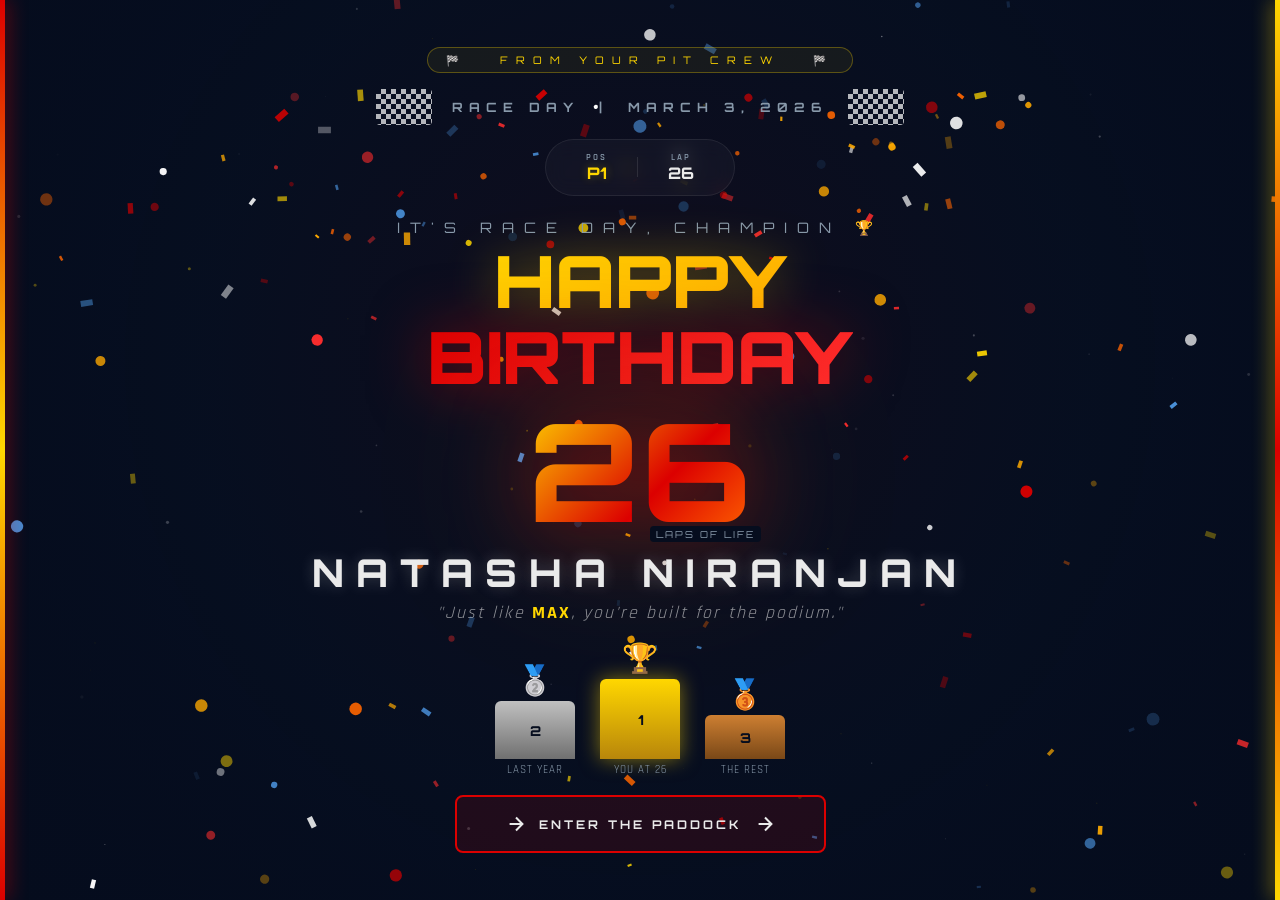
==== commit 0c49fabb: "Add files via upload" ====
--- a/index.html
+++ b/index.html
@@ -87,7 +87,7 @@
             flex-direction: column;
             align-items: center;
             justify-content: center;
-            padding: 28px 24px 36px;
+            padding: 60px 24px 80px;
             text-align: center;
             gap: 0;
             overflow-y: auto;
@@ -102,22 +102,23 @@
         .team-badge {
             font-family: 'Orbitron', sans-serif;
             font-size: clamp(0.45rem, 1.5vw, 0.65rem);
-            letter-spacing: 5px;
+            letter-spacing: 8px;
             color: var(--rb-yellow);
-            padding: 6px 22px;
+            padding: 8px 32px;
             border: 1px solid rgba(255, 215, 0, 0.3);
             border-radius: 30px;
             background: rgba(255, 215, 0, 0.06);
-            margin-bottom: 20px;
+            margin-bottom: 40px;
             animation: fadeSlideDown 0.8s ease-out 0.2s both;
+            text-transform: uppercase;
         }
 
         /* ── CHECKERED FLAG ── */
         .flag-row {
             display: flex;
             align-items: center;
-            gap: 16px;
-            margin-bottom: 18px;
+            gap: 20px;
+            margin-bottom: 30px;
             animation: fadeSlideDown 0.8s ease-out 0.4s both;
         }
 
@@ -148,34 +149,69 @@
 
         .flag-label {
             font-family: 'Orbitron', sans-serif;
-            font-size: clamp(0.55rem, 1.8vw, 0.75rem);
-            letter-spacing: 4px;
+            font-size: clamp(0.55rem, 1.8vw, 0.8rem);
+            letter-spacing: 6px;
             color: var(--rb-gray);
-        }
-
-        /* ── LAP COUNTER ── */
-        .lap-badge {
-            display: inline-flex;
+            font-weight: 700;
+        }
+
+        /* ── RACE TELEMETRY DASH ── */
+        .telemetry-dash {
+            display: flex;
+            flex-direction: column;
             align-items: center;
-            gap: 10px;
-            background: rgba(220, 0, 0, 0.12);
-            border: 1px solid rgba(220, 0, 0, 0.4);
-            border-radius: 8px;
-            padding: 8px 22px;
-            margin-bottom: 24px;
+            gap: 15px;
+            margin-bottom: 22px;
+            animation: fadeSlideDown 0.8s ease-out 0.5s both;
+            width: 100%;
+            max-width: 450px;
+        }
+
+        .dash-main {
+            display: flex;
+            align-items: center;
+            justify-content: center;
+            gap: 30px;
+            background: rgba(255, 255, 255, 0.03);
+            padding: 12px 40px;
+            border-radius: 40px;
+            border: 1px solid rgba(255, 255, 255, 0.08);
+            backdrop-filter: blur(10px);
+        }
+
+        .dash-item {
+            display: flex;
+            flex-direction: column;
+            align-items: center;
+        }
+
+        .dash-label {
+            font-family: 'Rajdhani', sans-serif;
+            font-size: 0.55rem;
+            letter-spacing: 2px;
+            color: var(--rb-gray);
+            font-weight: 600;
+        }
+
+        .dash-value {
             font-family: 'Orbitron', sans-serif;
-            font-size: clamp(0.55rem, 1.6vw, 0.7rem);
+            font-size: 1rem;
+            font-weight: 800;
+            color: var(--rb-white);
+        }
+
+        .dash-value.p1 {
+            color: var(--rb-yellow);
+            text-shadow: 0 0 10px rgba(255, 215, 0, 0.3);
+        }
+
+        .dash-footer-text {
+            font-family: 'Rajdhani', sans-serif;
+            font-size: 0.65rem;
             letter-spacing: 3px;
-            color: var(--rb-red-glow);
-            animation: fadeSlideDown 0.8s ease-out 0.5s both;
-        }
-
-        .lap-dot {
-            width: 8px;
-            height: 8px;
-            border-radius: 50%;
-            background: var(--rb-red);
-            animation: blink 1s infinite;
+            color: var(--rb-gray);
+            font-style: italic;
+            opacity: 0.8;
         }
 
         @keyframes blink {
@@ -194,10 +230,10 @@
         .birthday-pre {
             font-family: 'Orbitron', sans-serif;
             font-size: clamp(0.6rem, 2vw, 0.9rem);
-            letter-spacing: 8px;
+            letter-spacing: 10px;
             color: var(--rb-gray);
             text-transform: uppercase;
-            margin-bottom: 8px;
+            margin-bottom: 24px;
             animation: fadeSlideDown 0.8s ease-out 0.6s both;
         }
 
@@ -206,7 +242,7 @@
             font-size: clamp(2.4rem, 8vw, 5.5rem);
             font-weight: 900;
             line-height: 1.05;
-            margin-bottom: 10px;
+            margin-bottom: 40px;
             animation: fadeSlideDown 0.9s ease-out 0.7s both;
         }
 
@@ -232,7 +268,7 @@
         .race-number-wrap {
             position: relative;
             display: inline-block;
-            margin-bottom: 14px;
+            margin-bottom: 40px;
             animation: fadeSlideDown 0.9s ease-out 0.8s both;
         }
 
@@ -279,19 +315,20 @@
             font-family: 'Orbitron', sans-serif;
             font-size: clamp(1.1rem, 4vw, 2.4rem);
             font-weight: 800;
-            letter-spacing: 6px;
+            letter-spacing: 12px;
             color: var(--rb-white);
-            margin-bottom: 6px;
+            margin-bottom: 18px;
             animation: fadeSlideDown 0.9s ease-out 0.9s both;
+            text-shadow: 0 0 15px rgba(255, 255, 255, 0.2);
         }
 
         /* ── MAX QUOTE ── */
         .max-quote {
             font-family: 'Rajdhani', sans-serif;
-            font-size: clamp(0.8rem, 2.5vw, 1rem);
+            font-size: clamp(0.8rem, 2.5vw, 1.1rem);
             color: rgba(234, 234, 234, 0.6);
             letter-spacing: 2px;
-            margin-bottom: 22px;
+            margin-bottom: 55px;
             font-style: italic;
             animation: fadeSlideDown 0.9s ease-out 1s both;
         }
@@ -307,8 +344,8 @@
             display: flex;
             align-items: flex-end;
             justify-content: center;
-            gap: 8px;
-            margin-bottom: 26px;
+            gap: 25px;
+            margin-bottom: 60px;
             animation: fadeSlideDown 0.9s ease-out 1.1s both;
         }
 
@@ -536,29 +573,38 @@
                 letter-spacing: 2px;
             }
 
-            /* Lap badge — allow text to wrap */
-            .lap-badge {
-                font-size: 0.5rem;
-                letter-spacing: 1.5px;
-                padding: 6px 14px;
-                margin-bottom: 16px;
-                white-space: normal;
-                text-align: center;
-                line-height: 1.6;
-                max-width: 92vw;
-            }
-
-            /* Pre-heading */
+            /* Telemetry Dash */
+            .telemetry-dash {
+                margin-bottom: 15px;
+                max-width: 280px;
+                gap: 10px;
+            }
+
+            .dash-main {
+                padding: 8px 15px;
+                gap: 15px;
+                border-radius: 20px;
+            }
+
+            .dash-value {
+                font-size: 0.8rem;
+            }
+
+            .dash-label {
+                font-size: 0.45rem;
+                letter-spacing: 1px;
+            }
+
             .birthday-pre {
-                font-size: 0.5rem;
+                font-size: 0.45rem;
                 letter-spacing: 4px;
-                margin-bottom: 6px;
+                margin-bottom: 5px;
             }
 
             /* HAPPY BIRTHDAY */
             .birthday-main {
                 font-size: clamp(2rem, 13vw, 3.5rem);
-                margin-bottom: 6px;
+                margin-bottom: 12px;
             }
 
             /* Race number */
@@ -579,9 +625,10 @@
 
             /* Quote */
             .max-quote {
-                font-size: 0.78rem;
+                font-size: 0.72rem;
                 letter-spacing: 1px;
-                margin-bottom: 16px;
+                margin-bottom: 25px;
+                line-height: 1.6;
             }
 
             /* Podium — compact */
@@ -694,10 +741,19 @@
             <div class="checkered" style="animation-delay:0.3s"></div>
         </div>
 
-        <!-- Lap badge -->
-        <div class="lap-badge">
-            <div class="lap-dot"></div>
-            RACE 26 DONE &nbsp;—&nbsp; CHAMPAGNE ON THE PODIUM 🥂
+        <!-- Race Telemetry Dashboard -->
+        <div class="telemetry-dash">
+            <div class="dash-main">
+                <div class="dash-item">
+                    <span class="dash-label">POS</span>
+                    <span class="dash-value p1">P1</span>
+                </div>
+                <div class="dash-item" style="width: 1px; height: 20px; background: rgba(255,255,255,0.1);"></div>
+                <div class="dash-item">
+                    <span class="dash-label">LAP</span>
+                    <span class="dash-value">26</span>
+                </div>
+            </div>
         </div>
 
         <!-- HAPPY BIRTHDAY heading -->
@@ -715,6 +771,8 @@
 
         <!-- Name -->
         <div class="name-line">NATASHA NIRANJAN</div>
+
+
 
         <!-- Max Verstappen quote -->
         <p class="max-quote">"Just like <span>MAX</span>, you're built for the podium."</p>
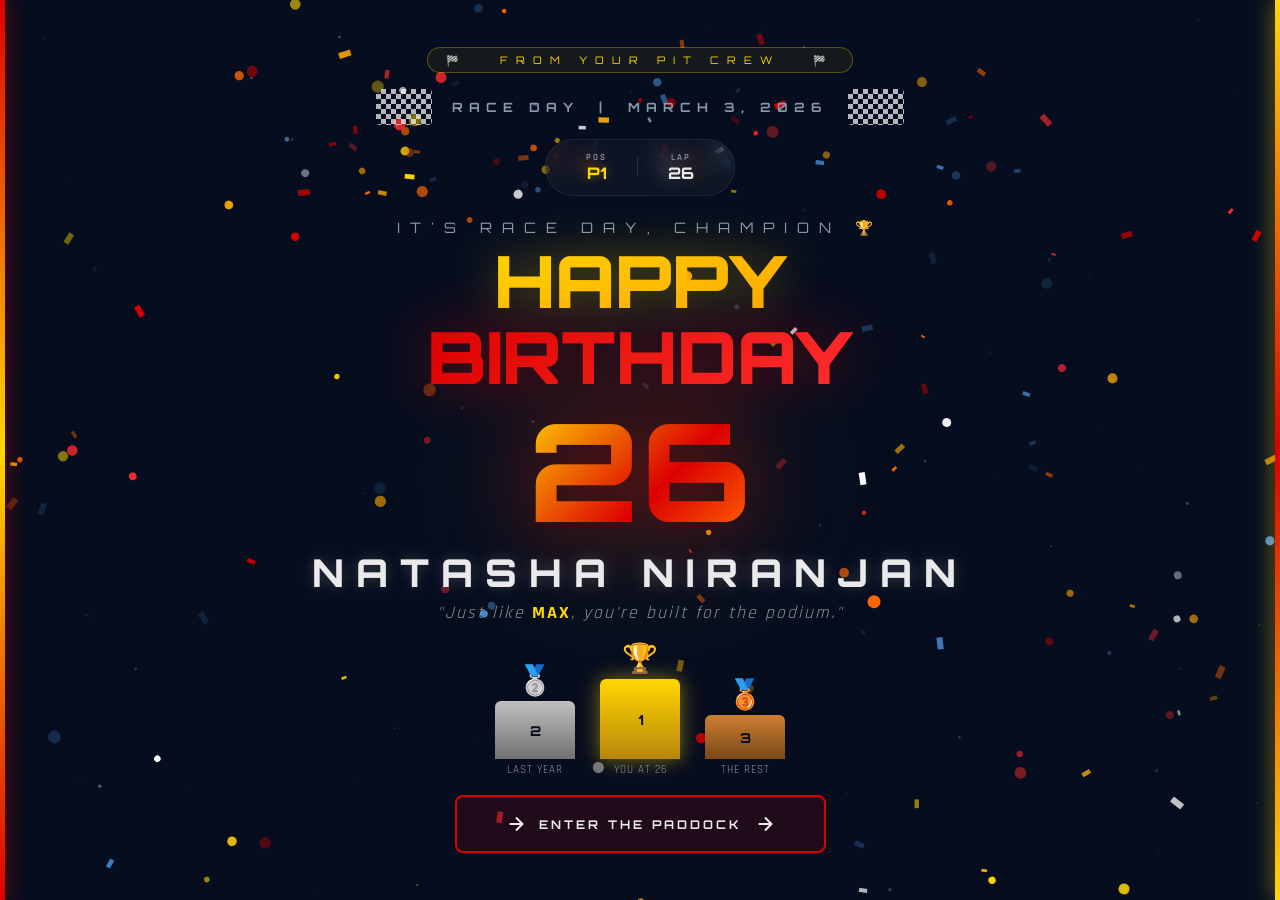
==== commit 737814df: "Add files via upload" ====
--- a/index.html
+++ b/index.html
@@ -297,18 +297,7 @@
             }
         }
 
-        .race-number-label {
-            position: absolute;
-            bottom: -4px;
-            right: -8px;
-            font-family: 'Orbitron', sans-serif;
-            font-size: clamp(0.45rem, 1.4vw, 0.6rem);
-            letter-spacing: 2px;
-            color: var(--rb-gray);
-            background: var(--rb-navy);
-            padding: 2px 6px;
-            border-radius: 4px;
-        }
+
 
         /* ── NAME ── */
         .name-line {
@@ -766,7 +755,6 @@
         <!-- Race number -->
         <div class="race-number-wrap">
             <div class="race-number">26</div>
-            <div class="race-number-label">LAPS OF LIFE</div>
         </div>
 
         <!-- Name -->
@@ -822,6 +810,8 @@
             const ctx = canvas.getContext("2d");
             let W = canvas.width = window.innerWidth;
             let H = canvas.height = window.innerHeight;
+            const isMobile = W < 768;
+
             window.addEventListener("resize", () => {
                 W = canvas.width = window.innerWidth;
                 H = canvas.height = window.innerHeight;
@@ -862,15 +852,15 @@
                     this.x += this.vx + Math.sin(this.wobble) * 0.8;
                     this.y += this.vy;
                     this.rotation += this.rotationSpeed;
-                    this.vy += 0.04; // gravity
+                    this.vy += 0.04;
                     if (this.y > H + 20) this.init(true);
                 }
                 draw() {
+                    ctx.globalAlpha = this.opacity;
+                    ctx.fillStyle = this.color;
                     ctx.save();
-                    ctx.globalAlpha = this.opacity;
                     ctx.translate(this.x, this.y);
                     ctx.rotate(this.rotation);
-                    ctx.fillStyle = this.color;
                     if (this.shape === "rect") {
                         ctx.fillRect(-this.size / 2, -this.size / 4, this.size, this.size / 2);
                     } else {
@@ -909,10 +899,10 @@
             class Firework {
                 constructor() {
                     this.x = Math.random() * W;
-                    this.y = Math.random() * H * 0.6;
+                    this.y = Math.random() * H * 0.4;
                     this.color = COLORS[Math.floor(Math.random() * COLORS.length)];
                     this.particles = [];
-                    const count = 28;
+                    const count = isMobile ? 18 : 28;
                     for (let i = 0; i < count; i++) {
                         const angle = (Math.PI * 2 / count) * i;
                         const speed = Math.random() * 4 + 2;
@@ -921,7 +911,7 @@
                             vx: Math.cos(angle) * speed,
                             vy: Math.sin(angle) * speed,
                             life: 1, decay: Math.random() * 0.015 + 0.008,
-                            size: Math.random() * 3 + 1
+                            size: Math.random() * 2 + 1
                         });
                     }
                 }
@@ -937,50 +927,37 @@
                     this.particles = this.particles.filter(p => p.life > 0);
                 }
                 draw() {
+                    ctx.globalAlpha = 1;
                     this.particles.forEach(p => {
-                        ctx.save();
+                        ctx.fillStyle = this.color;
                         ctx.globalAlpha = p.life * 0.8;
-                        ctx.fillStyle = this.color;
-                        ctx.shadowColor = this.color;
-                        ctx.shadowBlur = 8;
                         ctx.beginPath();
                         ctx.arc(p.x, p.y, p.size, 0, Math.PI * 2);
                         ctx.fill();
-                        ctx.restore();
                     });
                 }
                 isDead() { return this.particles.length === 0; }
             }
 
             /* ─── INIT ─── */
-            const confetti = Array.from({ length: 120 }, () => new Confetti(false));
-            const stars = Array.from({ length: 60 }, () => new Star());
+            const confettiCount = isMobile ? 60 : 120;
+            const starCount = isMobile ? 30 : 60;
+            const confetti = Array.from({ length: confettiCount }, () => new Confetti(false));
+            const stars = Array.from({ length: starCount }, () => new Star());
             let fireworks = [];
             let fwTimer = 0;
 
             function loop() {
                 ctx.clearRect(0, 0, W, H);
 
-                // Radial background glow
-                const grad = ctx.createRadialGradient(W * 0.5, H * 0.4, 0, W * 0.5, H * 0.4, W * 0.7);
-                grad.addColorStop(0, "rgba(220,0,0,0.06)");
-                grad.addColorStop(0.5, "rgba(30,58,95,0.04)");
-                grad.addColorStop(1, "transparent");
-                ctx.fillStyle = grad;
-                ctx.fillRect(0, 0, W, H);
-
                 stars.forEach(s => { s.update(); s.draw(); });
-                ctx.globalAlpha = 1;
-
                 confetti.forEach(c => { c.update(); c.draw(); });
-                ctx.globalAlpha = 1;
-
-                // Fireworks
+
                 fwTimer++;
-                if (fwTimer % 90 === 0) fireworks.push(new Firework());
+                const fwInterval = isMobile ? 120 : 90;
+                if (fwTimer % fwInterval === 0) fireworks.push(new Firework());
                 fireworks.forEach(f => { f.update(); f.draw(); });
                 fireworks = fireworks.filter(f => !f.isDead());
-                ctx.globalAlpha = 1;
 
                 requestAnimationFrame(loop);
             }
@@ -988,7 +965,8 @@
 
             /* ─── BURST CONFETTI ON LOAD ─── */
             setTimeout(() => {
-                for (let i = 0; i < 60; i++) {
+                const burstCount = isMobile ? 30 : 60;
+                for (let i = 0; i < burstCount; i++) {
                     confetti.push(new Confetti(true));
                 }
             }, 600);
